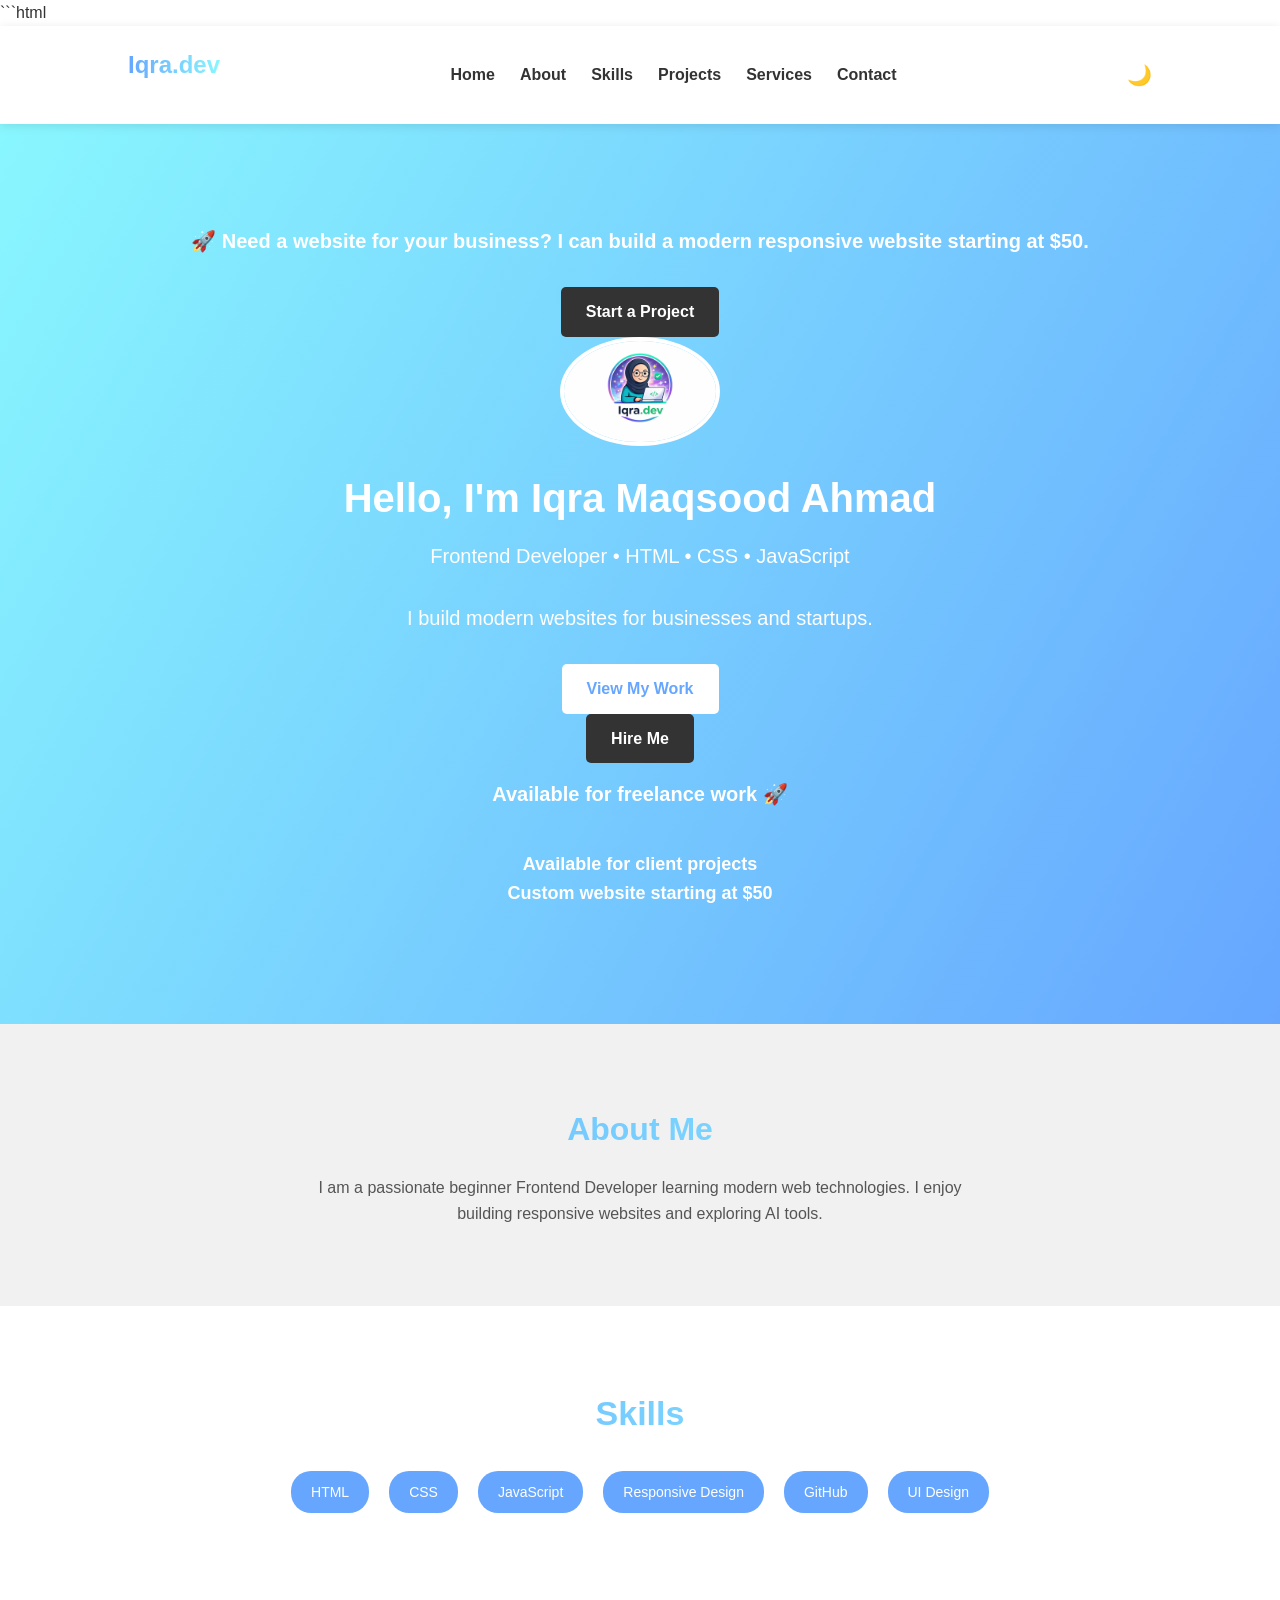
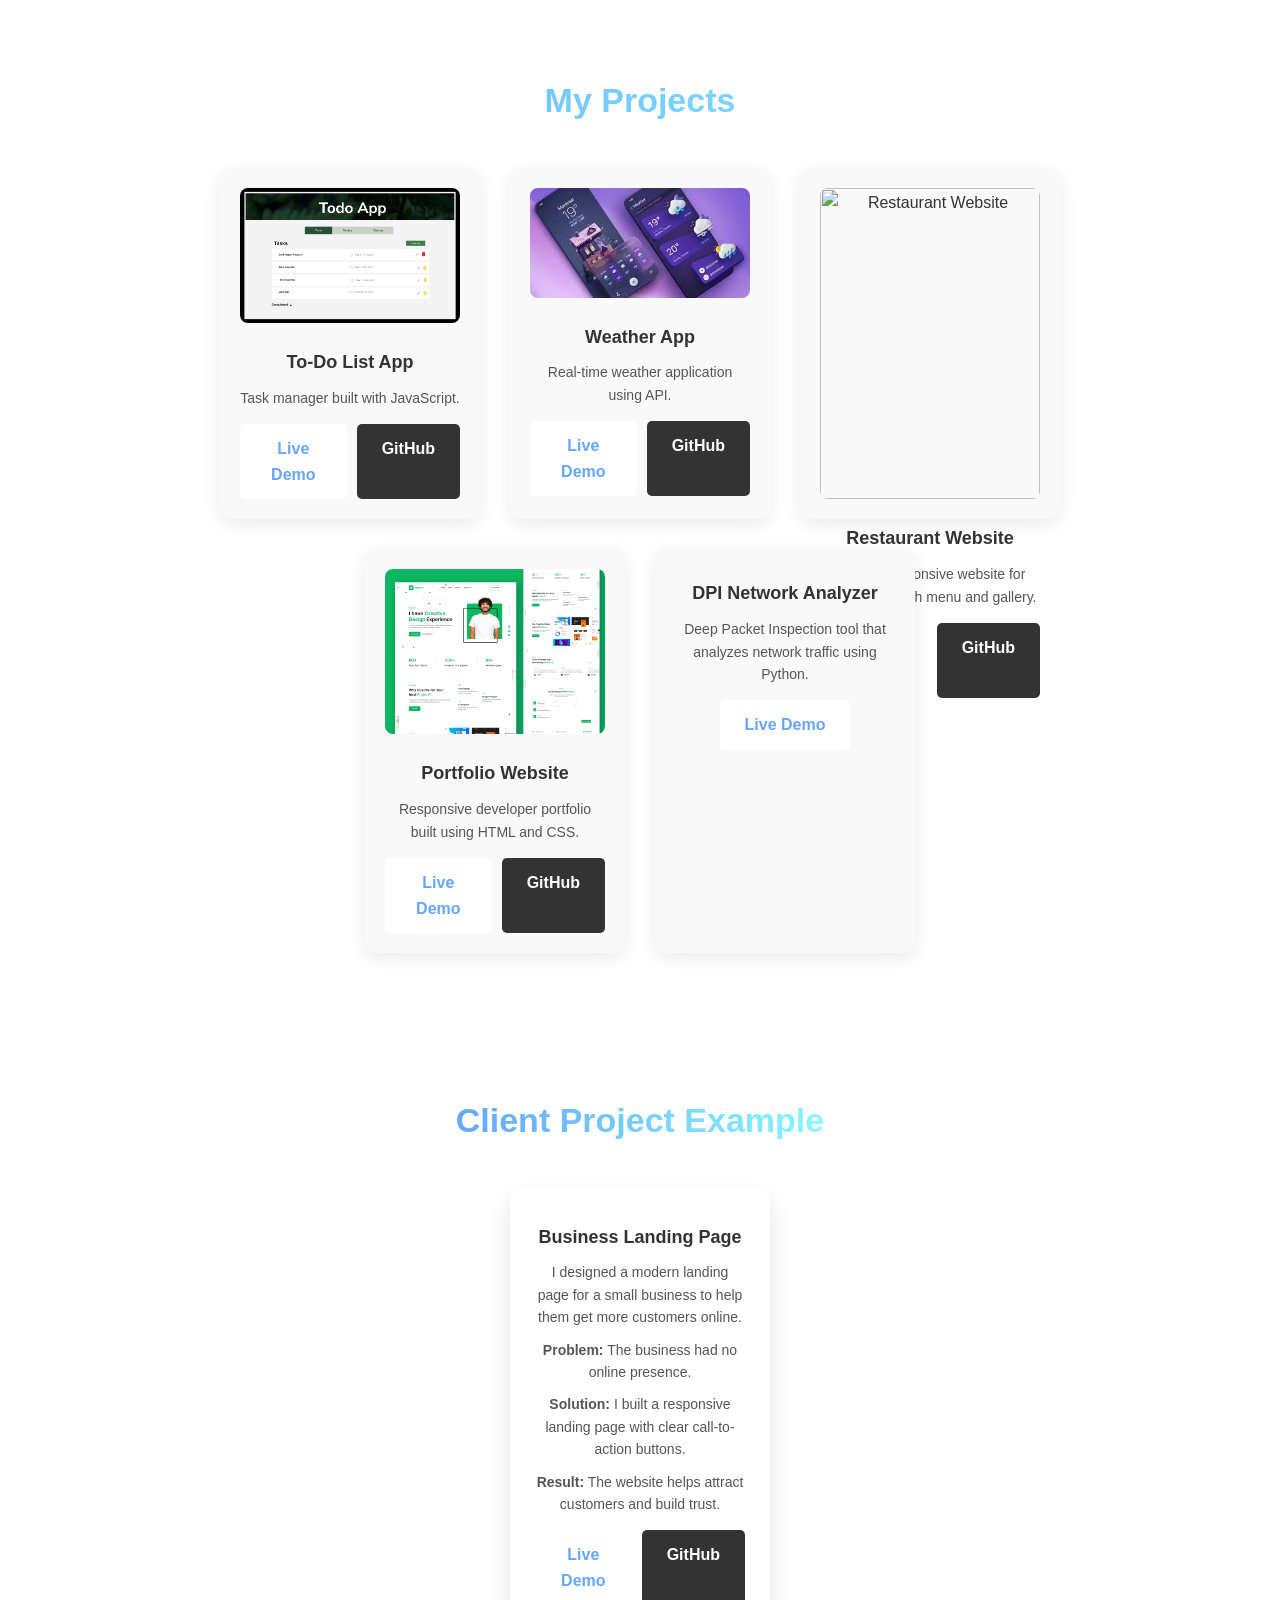
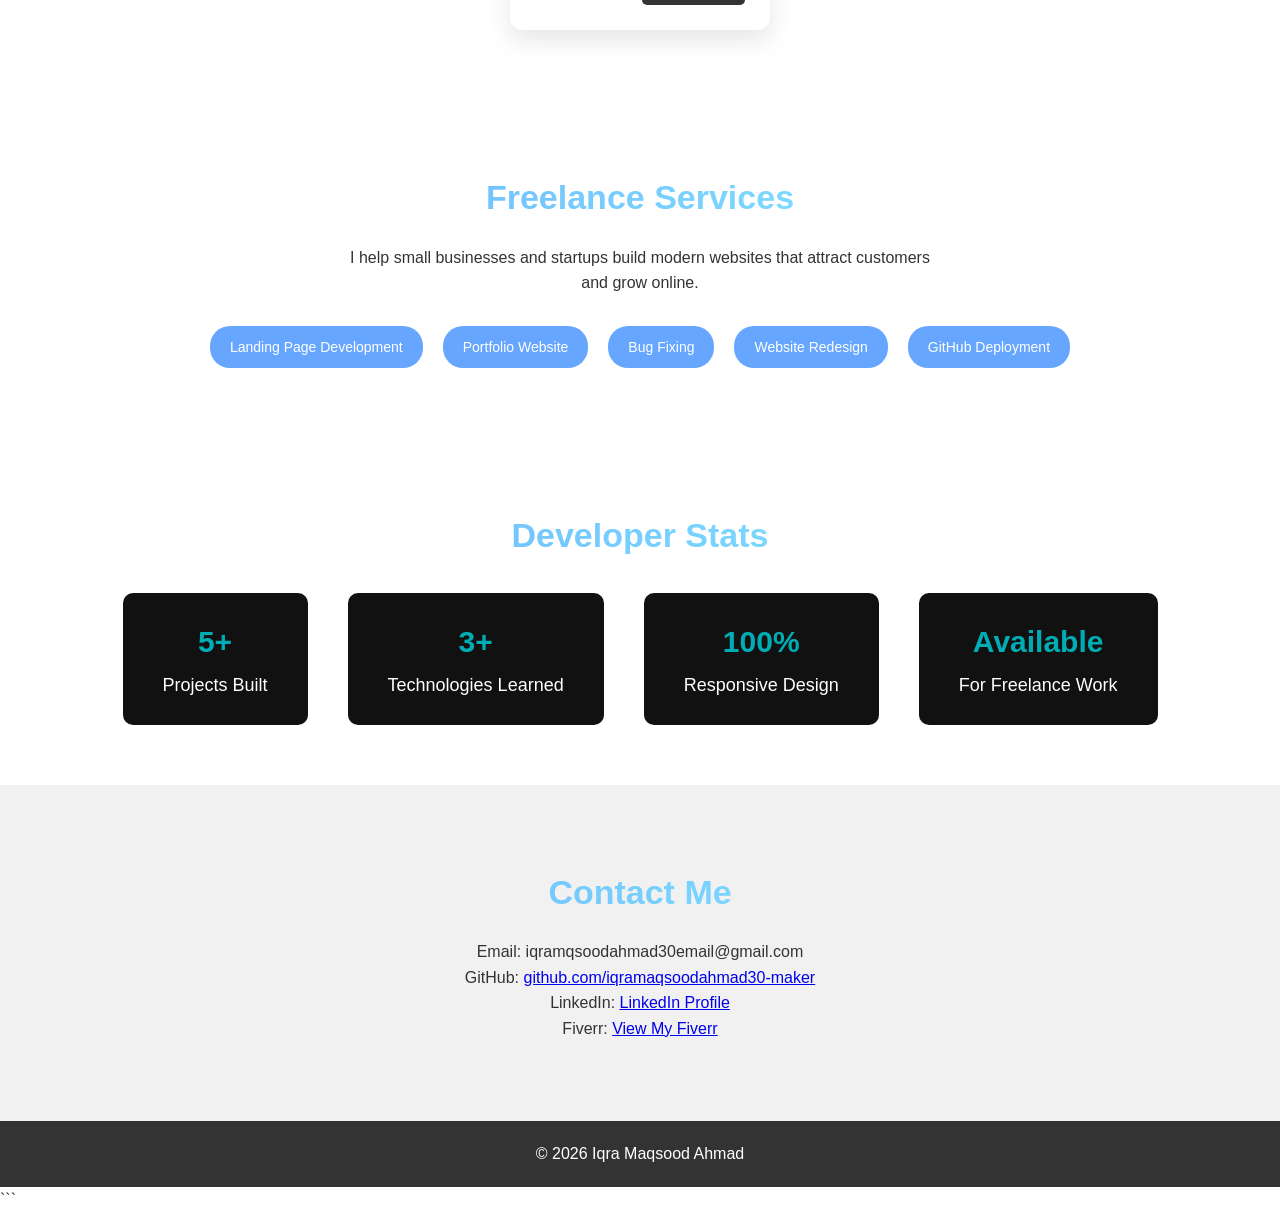
==== index.html @ abf74bf2 "Update index.html" ====
```html
<!DOCTYPE html>
<html lang="en">

<head>
<meta charset="UTF-8">
<meta name="viewport" content="width=device-width, initial-scale=1.0">
<title>Iqra Maqsood Ahmad | Frontend Developer</title>
<link rel="stylesheet" href="style.css">
</head>

<body>

<!-- NAVBAR -->

<nav>

<h2 class="logo">Iqra.dev</h2>

<ul>
<li><a href="#hero">Home</a></li>
<li><a href="#about">About</a></li>
<li><a href="#skills">Skills</a></li>
<li><a href="#projects">Projects</a></li>
<li><a href="#services">Services</a></li>
<li><a href="#contact">Contact</a></li>
</ul>

<button id="themeToggle">🌙</button>

</nav>

<!-- HERO -->

<section id="hero">

<p style="margin-top:15px;font-weight:bold;">
🚀 Need a website for your business? I can build a modern responsive website starting at $50.
</p>

<a href="mailto:iqramqsoodahmad30email@gmail.com" class="btn2">Start a Project</a>

<img src="profile.jpg" class="profile" alt="Iqra Profile Photo">

<h1>Hello, I'm Iqra Maqsood Ahmad</h1>

<p class="typing">Frontend Developer • HTML • CSS • JavaScript</p>

<p>I build modern websites for businesses and startups.</p>

<a href="#projects" class="btn">View My Work</a>
<a href="mailto:iqramqsoodahmad30email@gmail.com" class="btn2">Hire Me</a>

<p style="margin-top:15px;font-weight:bold;">
Available for freelance work 🚀
</p>

<p style="margin-top:10px;font-size:18px;font-weight:bold;color:#fff;">
Available for client projects<br>
Custom website starting at $50
</p>

</section>

<!-- ABOUT -->

<section id="about">

<h2>About Me</h2>

<p>
I am a passionate beginner Frontend Developer learning modern web technologies.
I enjoy building responsive websites and exploring AI tools.
</p>

</section>

<!-- SKILLS -->

<section id="skills">

<h2>Skills</h2>

<div class="skills-container">

<div class="skill">HTML</div>
<div class="skill">CSS</div>
<div class="skill">JavaScript</div>
<div class="skill">Responsive Design</div>
<div class="skill">GitHub</div>
<div class="skill">UI Design</div>

</div>

</section>

<!-- PROJECTS -->

<section id="projects">

<h2>My Projects</h2>

<div class="projects-container">

<!-- TODO APP -->

<div class="project-card">
<img src="todo.png" alt="Todo App Screenshot">

<h3>To-Do List App</h3>

<p>Task manager built with JavaScript.</p>

<div class="project-buttons">
<a href="https://iqramaqsoodahmad30-maker.github.io/todo-app/" class="btn" target="_blank">Live Demo</a>
<a href="https://github.com/iqramaqsoodahmad30-maker/todo-app" class="btn2" target="_blank">GitHub</a>
</div>

</div>

<!-- WEATHER APP -->

<div class="project-card">

<img src="weather.png" alt="Weather App Screenshot">

<h3>Weather App</h3>

<p>Real-time weather application using API.</p>

<div class="project-buttons">
<a href="https://iqramaqsoodahmad30-maker.github.io/weather-app/" class="btn" target="_blank">Live Demo</a>
<a href="https://github.com/iqramaqsoodahmad30-maker/weather-app" class="btn2" target="_blank">GitHub</a>
</div>

</div>

<!-- RESTAURANT WEBSITE (NEW PROJECT) -->

<div class="project-card">

<img src="restaurant.png" alt="Restaurant Website">

<h3>Restaurant Website</h3>

<p>Modern responsive website for restaurants with menu and gallery.</p>

<div class="project-buttons">
<a href="https://iqramaqsoodahmad30-maker.github.io/restaurant-website/" class="btn" target="_blank">Live Demo</a>
<a href="https://github.com/iqramaqsoodahmad30-maker/restaurant-website" class="btn2" target="_blank">GitHub</a>
</div>

</div>

<!-- PORTFOLIO -->

<div class="project-card">

<img src="portfolio.png" alt="Portfolio Screenshot">

<h3>Portfolio Website</h3>

<p>Responsive developer portfolio built using HTML and CSS.</p>

<div class="project-buttons">
<a href="https://iqramaqsoodahmad30-maker.github.io/MyPortfolio/" class="btn" target="_blank">Live Demo</a>
<a href="https://github.com/iqramaqsoodahmad30-maker/MyPortfolio" class="btn2" target="_blank">GitHub</a>
</div>

</div>

<!-- DPI ANALYZER -->

<div class="project-card">

<h3>DPI Network Analyzer</h3>

<p>Deep Packet Inspection tool that analyzes network traffic using Python.</p>

<div class="project-buttons">
<a href="https://iqramaqsoodahmad30-maker.github.io/python-dpi-network-analyzer/" class="btn" target="_blank">Live Demo</a>
</div>

</div>

</div>

</section>

<!-- CLIENT CASE STUDY -->

<section id="case-study">

<h2>Client Project Example</h2>

<div class="project-card">

<h3>Business Landing Page</h3>

<p>
I designed a modern landing page for a small business to help them get more customers online.
</p>

<p><strong>Problem:</strong> The business had no online presence.</p>

<p><strong>Solution:</strong> I built a responsive landing page with clear call-to-action buttons.</p>

<p><strong>Result:</strong> The website helps attract customers and build trust.</p>

<div class="project-buttons">

<a href="https://iqramaqsoodahmad30-maker.github.io/business-landing-page/" class="btn" target="_blank">Live Demo</a>

<a href="https://github.com/iqramaqsoodahmad30-maker/business-landing-page" class="btn2" target="_blank">GitHub</a>

</div>

</div>

</section>

<!-- SERVICES -->

<section id="services">

<h2>Freelance Services</h2>

<p style="max-width:600px;margin:auto;margin-bottom:30px;">
I help small businesses and startups build modern websites that attract customers and grow online.
</p>

<div class="skills-container">

<div class="skill">Landing Page Development</div>
<div class="skill">Portfolio Website</div>
<div class="skill">Bug Fixing</div>
<div class="skill">Website Redesign</div>
<div class="skill">GitHub Deployment</div>

</div>

</section>

<!-- STATS -->

<section id="stats">

<h2>Developer Stats</h2>

<div class="stats-container">

<div class="stat">
<h3>5+</h3>
<p>Projects Built</p>
</div>

<div class="stat">
<h3>3+</h3>
<p>Technologies Learned</p>
</div>

<div class="stat">
<h3>100%</h3>
<p>Responsive Design</p>
</div>

<div class="stat">
<h3>Available</h3>
<p>For Freelance Work</p>
</div>

</div>

</section>

<!-- CONTACT -->

<section id="contact">

<h2>Contact Me</h2>

<p>Email: iqramqsoodahmad30email@gmail.com</p>

<p>
GitHub:
<a href="https://github.com/iqramaqsoodahmad30-maker" target="_blank">
github.com/iqramaqsoodahmad30-maker
</a>
</p>

<p>
LinkedIn:
<a href="https://www.linkedin.com/in/iqra-maqsood-ahmad-4064763b5" target="_blank">
LinkedIn Profile
</a>
</p>

<p>
Fiverr:
<a href="https://www.fiverr.com/yourusername" target="_blank">
View My Fiverr
</a>
</p>

</section>

<footer>

<p>© 2026 Iqra Maqsood Ahmad</p>

</footer>

<script>

const toggle = document.getElementById("themeToggle");

toggle.onclick = function(){
document.body.classList.toggle("dark");
}

</script>

</body>
</html>
```
---- style.css ----
html{
scroll-behavior:smooth;
}

/* RESET */

*{
margin:0;
padding:0;
box-sizing:border-box;
font-family:Arial, sans-serif;
}

/* BODY */

body{
background:#ffffff;
color:#333;
line-height:1.6;
}

/* NAVBAR */

nav{
display:flex;
justify-content:space-between;
align-items:center;
padding:20px 10%;
background:white;
box-shadow:0 2px 10px rgba(0,0,0,0.1);
position:sticky;
top:0;
z-index:1000;
}

.logo{
color:#66a6ff;
font-size:24px;
}

nav ul{
display:flex;
gap:25px;
list-style:none;
}

nav a{
text-decoration:none;
font-weight:bold;
color:#333;
}

#themeToggle{
background:none;
border:none;
font-size:20px;
cursor:pointer;
}

/* HERO */

#hero{
height:100vh;
display:flex;
flex-direction:column;
justify-content:center;
align-items:center;
background:linear-gradient(120deg,#89f7fe,#66a6ff);
color:white;
text-align:center;
padding:20px;
}

.profile{
width:160px;
border-radius:50%;
margin-bottom:20px;
border:4px solid white;
}

#hero h1{
font-size:40px;
margin-bottom:10px;
}

#hero p{
font-size:20px;
margin-bottom:30px;
}

/* BUTTONS */

.btn{
background:white;
color:#66a6ff;
padding:12px 25px;
border-radius:5px;
text-decoration:none;
font-weight:bold;
transition:0.3s;
}

.btn:hover{
background:#f0f0f0;
cursor:pointer;
}

.btn2{
background:#333;
color:white;
padding:12px 25px;
border-radius:5px;
text-decoration:none;
font-weight:bold;
}

.btn2:hover{
background:#555;
cursor:pointer;
}

/* ABOUT */

#about{
padding:80px 20px;
background:#f1f1f1;
text-align:center;
}

#about h2{
font-size:32px;
margin-bottom:20px;
}

#about p{
max-width:700px;
margin:auto;
color:#555;
}

/* SKILLS */

#skills{
padding:80px 20px;
text-align:center;
}

.skills-container{
display:flex;
justify-content:center;
gap:20px;
flex-wrap:wrap;
margin-top:30px;
}

.skill{
background:#66a6ff;
color:white;
padding:10px 20px;
border-radius:20px;
font-size:14px;
}

/* PROJECTS */

#projects{
padding:80px 20px;
text-align:center;
}

.projects-container{
display:flex;
justify-content:center;
gap:30px;
flex-wrap:wrap;
max-width:1100px;
margin:auto;
margin-top:40px;
}

.project-card{
width:260px;
background:#f9f9f9;
border-radius:10px;
padding:20px;
transition:0.3s;
box-shadow:0 5px 20px rgba(0,0,0,0.08);
}

.project-card:hover{
transform:translateY(-8px);
cursor:pointer;
}

.project-card img{
width:100%;
border-radius:8px;
margin-bottom:15px;
}

.project-card h3{
margin-top:10px;
font-size:18px;
}

.project-card p{
font-size:14px;
color:#555;
margin-top:10px;
}

.project-buttons{
display:flex;
gap:10px;
justify-content:center;
margin-top:15px;
}

/* CASE STUDY (CLIENT PROJECT) */

#case-study{
display:flex;
flex-direction:column;
align-items:center;
justify-content:center;
padding:60px 20px;
text-align:center;
}

#case-study .project-card{
max-width:500px;
margin-top:20px;
padding:25px;
border-radius:12px;
box-shadow:0 10px 25px rgba(0,0,0,0.1);
background:white;
}

/* SERVICES */

#services{
padding:80px 20px;
text-align:center;
}

/* STATS */

#stats{
text-align:center;
padding:60px 20px;
}

.stats-container{
display:flex;
justify-content:center;
flex-wrap:wrap;
gap:40px;
margin-top:30px;
}

.stat{
background:#111;
color:white;
padding:25px 40px;
border-radius:10px;
font-size:18px;
}

.stat h3{
font-size:30px;
margin-bottom:5px;
color:#00adb5;
}

/* CONTACT */

#contact{
padding:80px 20px;
background:#f1f1f1;
text-align:center;
}

#contact h2{
margin-bottom:20px;
}

/* FOOTER */

footer{
background:#333;
color:white;
text-align:center;
padding:20px;
}

/* DARK MODE */

.dark{
background:#111;
color:white;
}

.dark nav{
background:#222;
}

.dark .project-card{
background:#333;
color:white;
}

/* HEADINGS STYLE */

h2{
font-size:34px;
margin-bottom:20px;
background:linear-gradient(90deg,#66a6ff,#89f7fe);
-webkit-background-clip:text;
-webkit-text-fill-color:transparent;
font-weight:700;
}
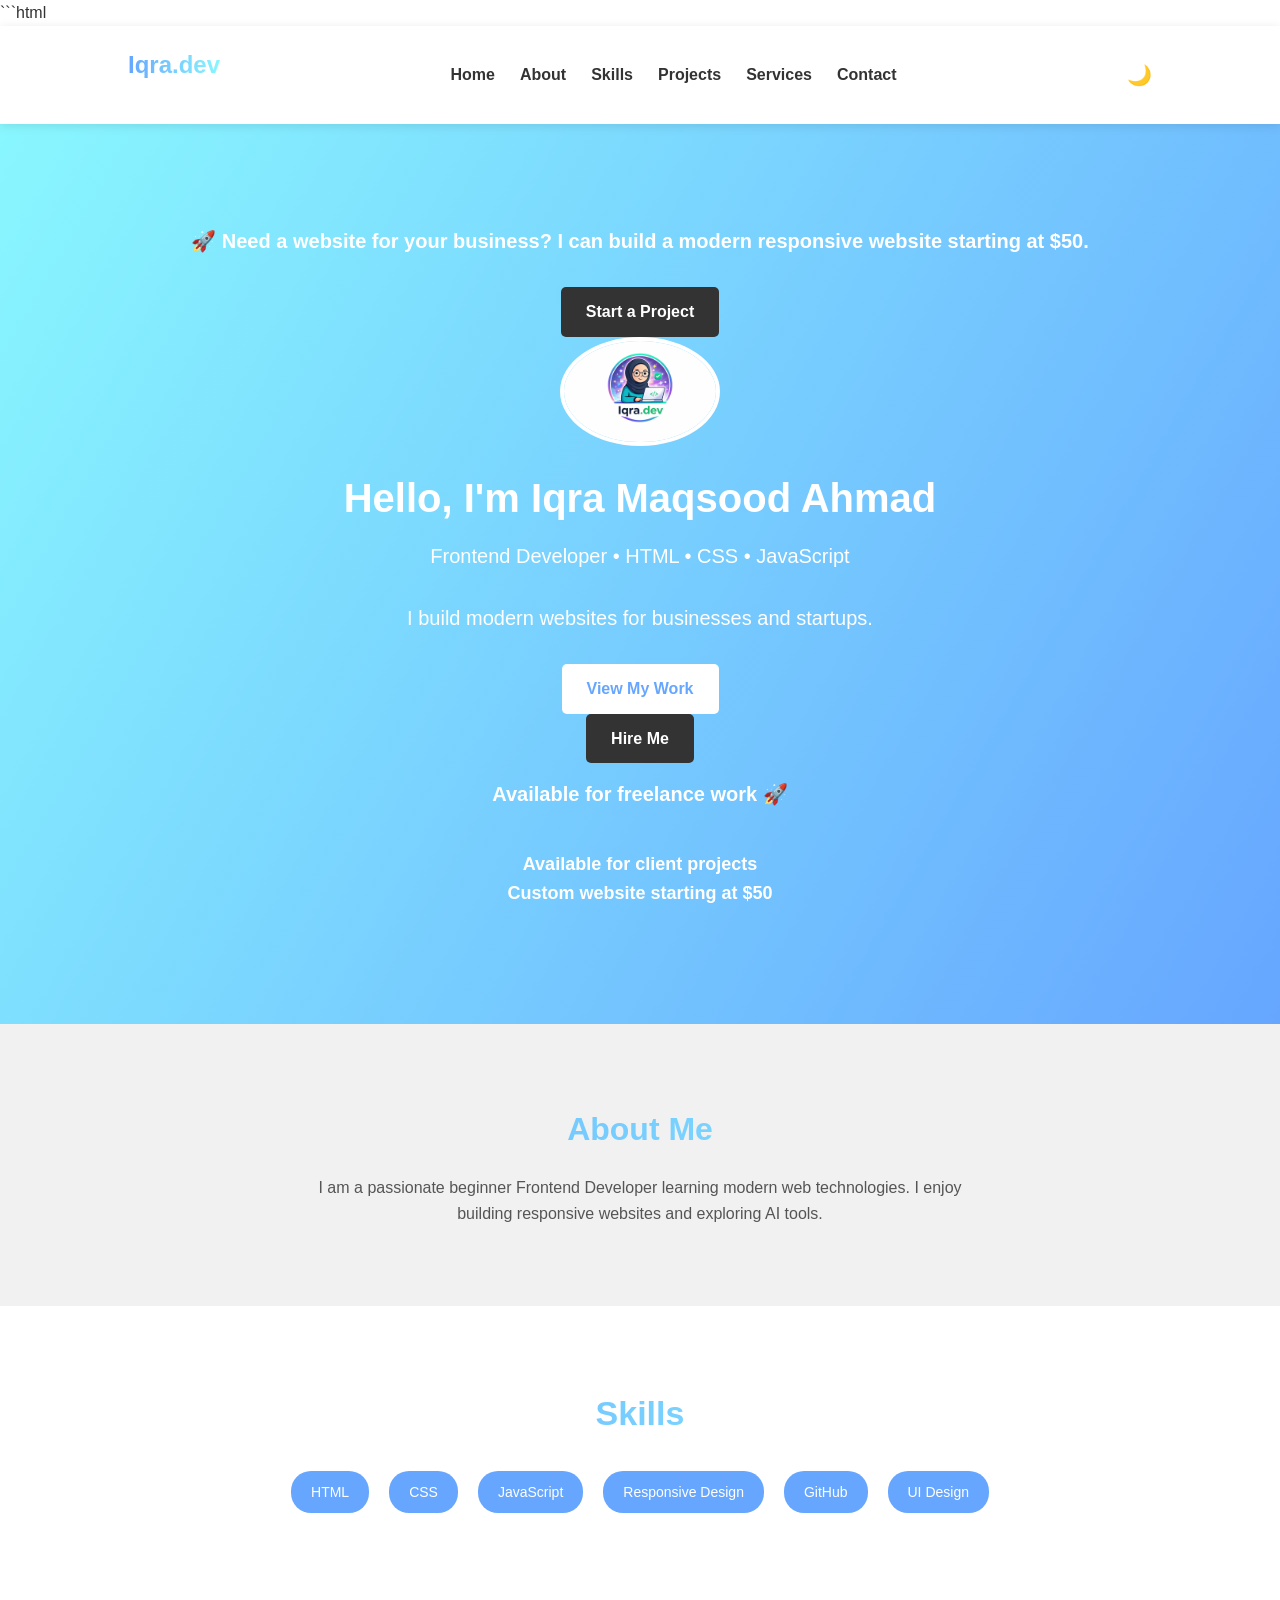
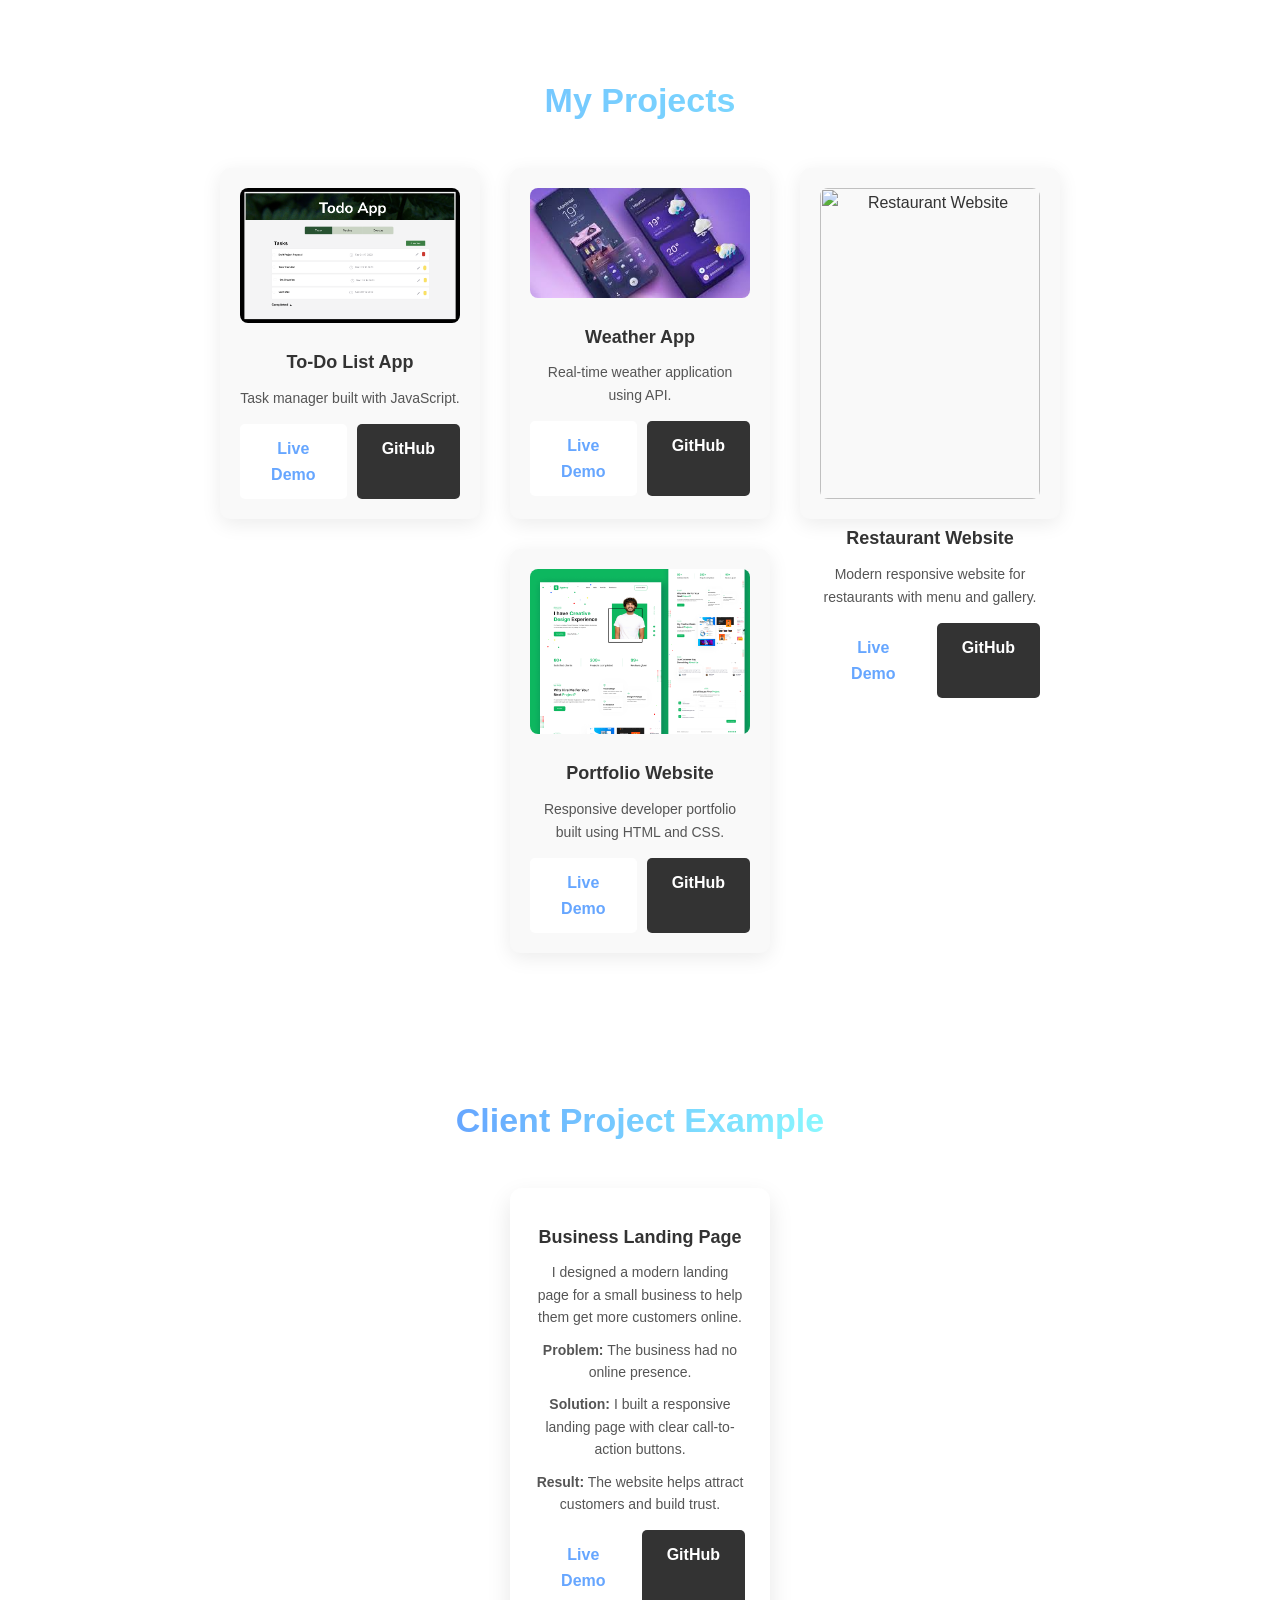
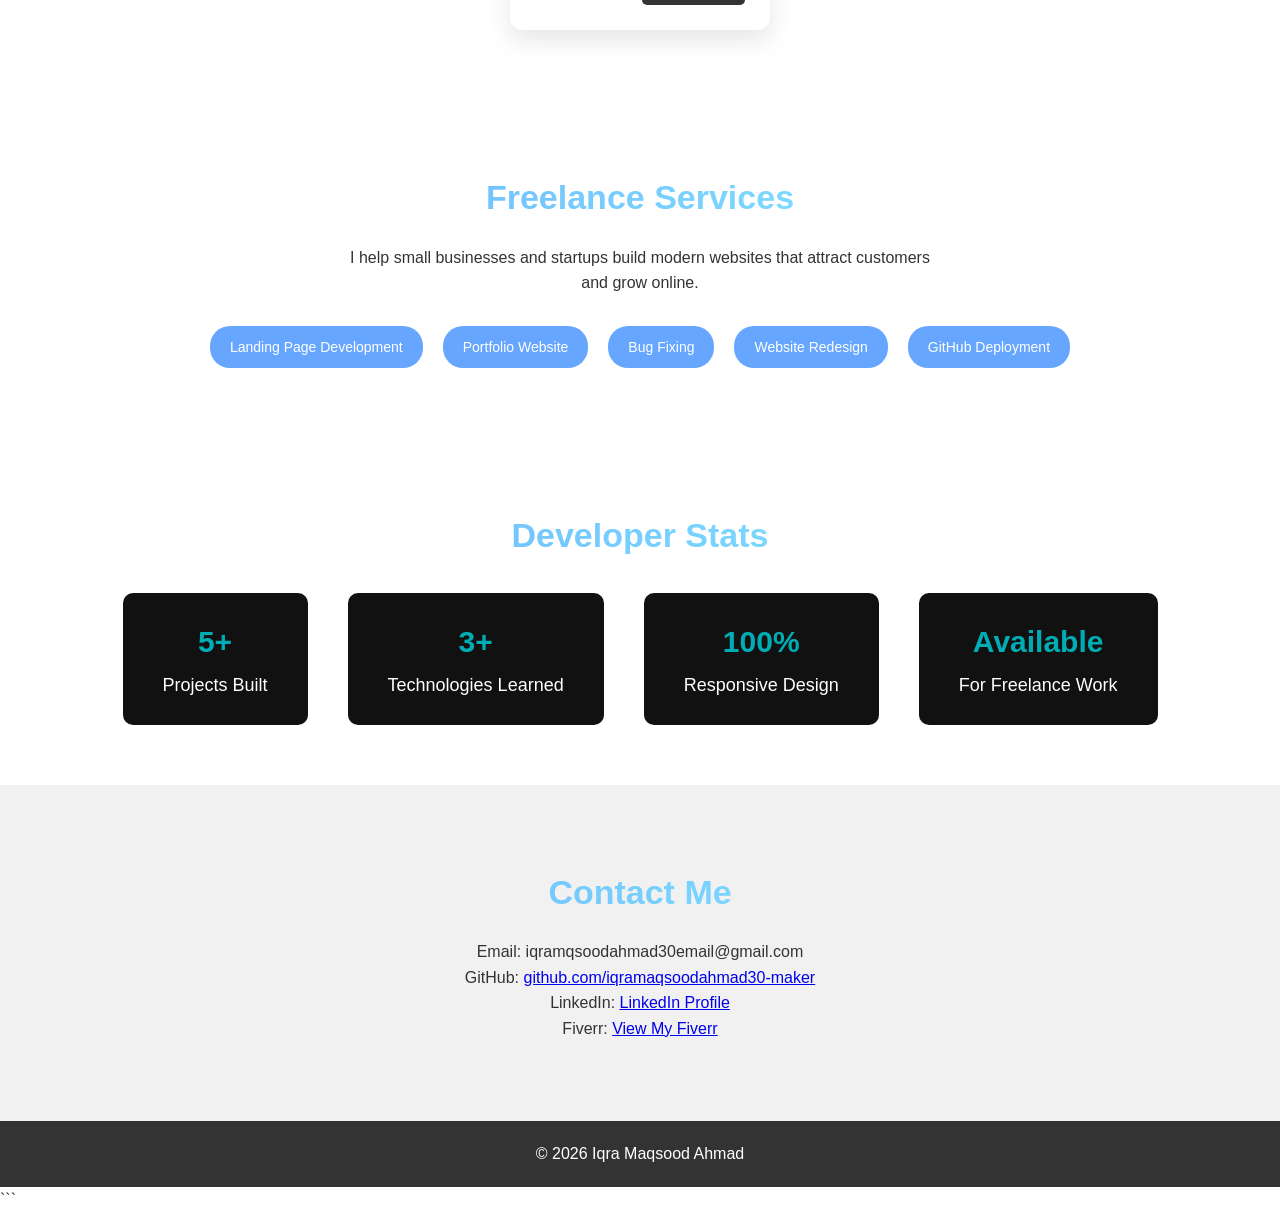
==== commit afbf1083: "Update index.html" ====
--- a/index.html
+++ b/index.html
@@ -169,17 +169,6 @@
 
 </div>
 
-<!-- DPI ANALYZER -->
-
-<div class="project-card">
-
-<h3>DPI Network Analyzer</h3>
-
-<p>Deep Packet Inspection tool that analyzes network traffic using Python.</p>
-
-<div class="project-buttons">
-<a href="https://iqramaqsoodahmad30-maker.github.io/python-dpi-network-analyzer/" class="btn" target="_blank">Live Demo</a>
-</div>
 
 </div>
 
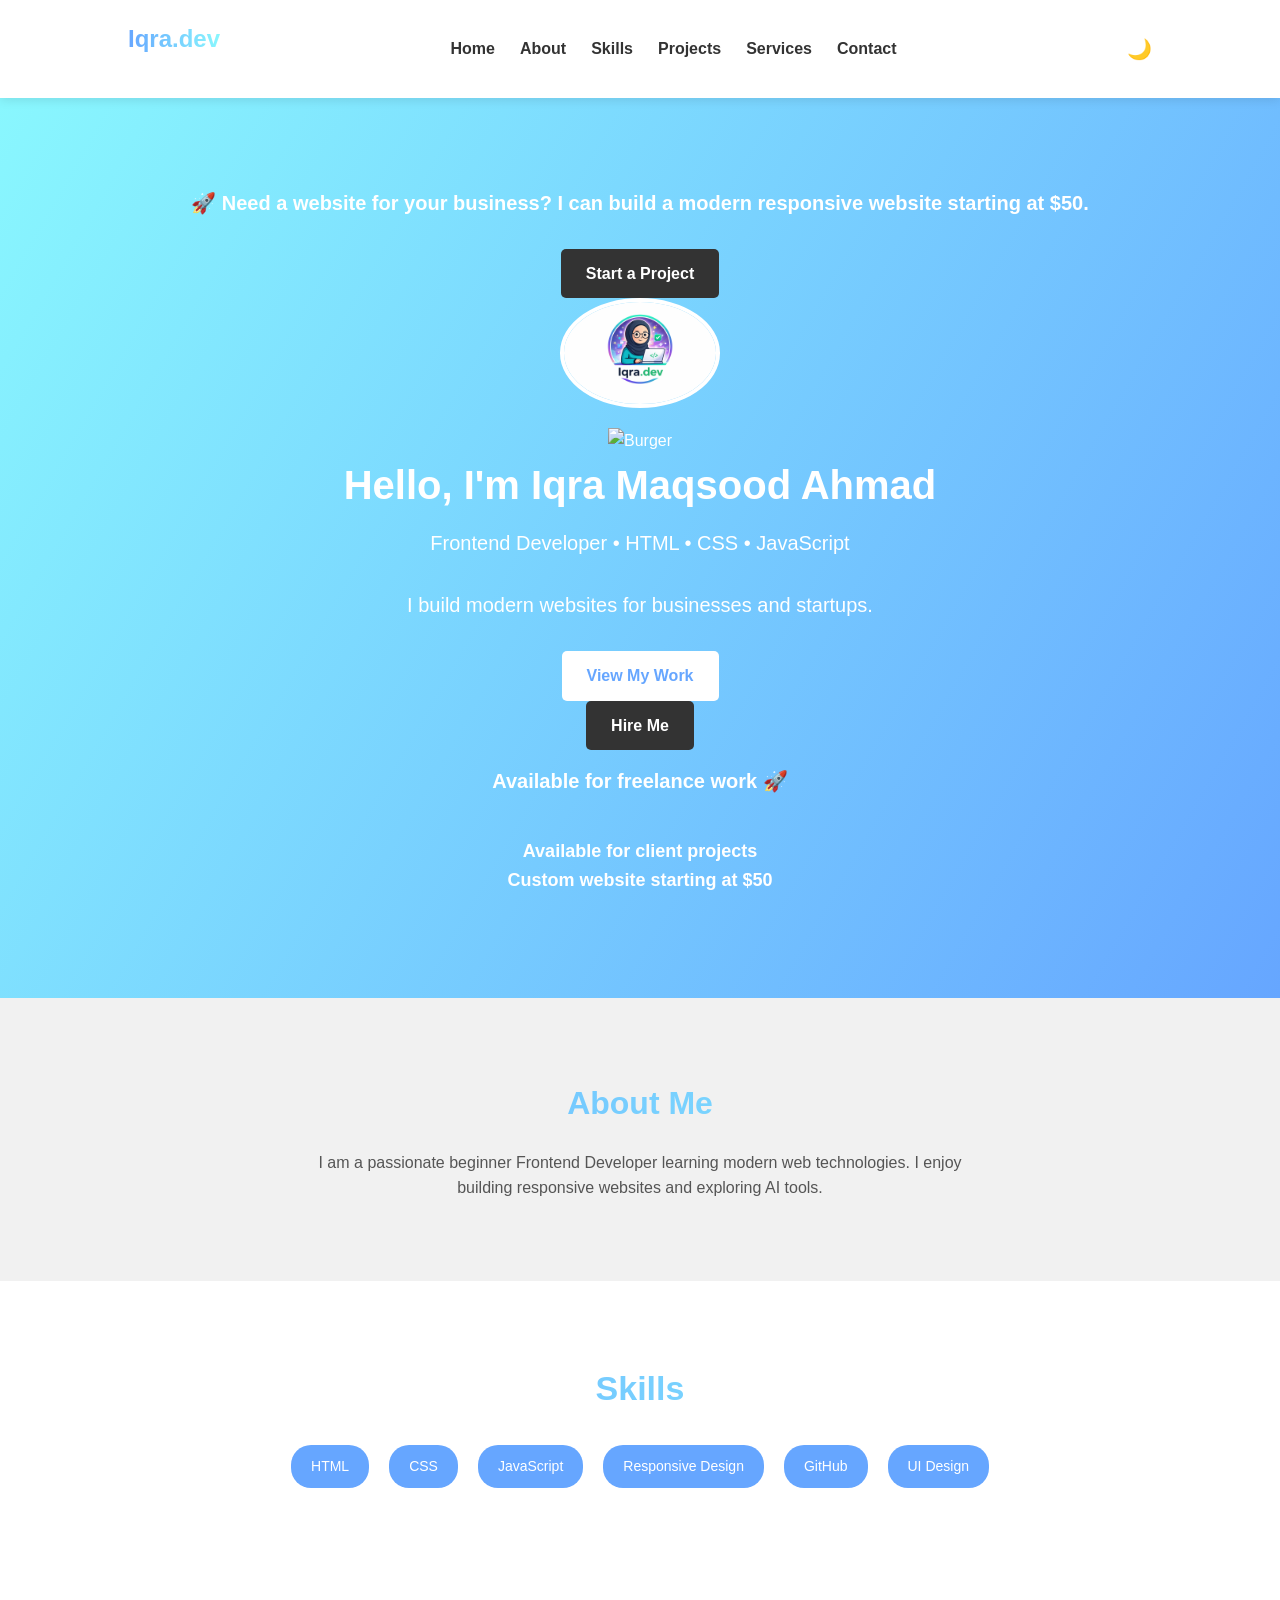
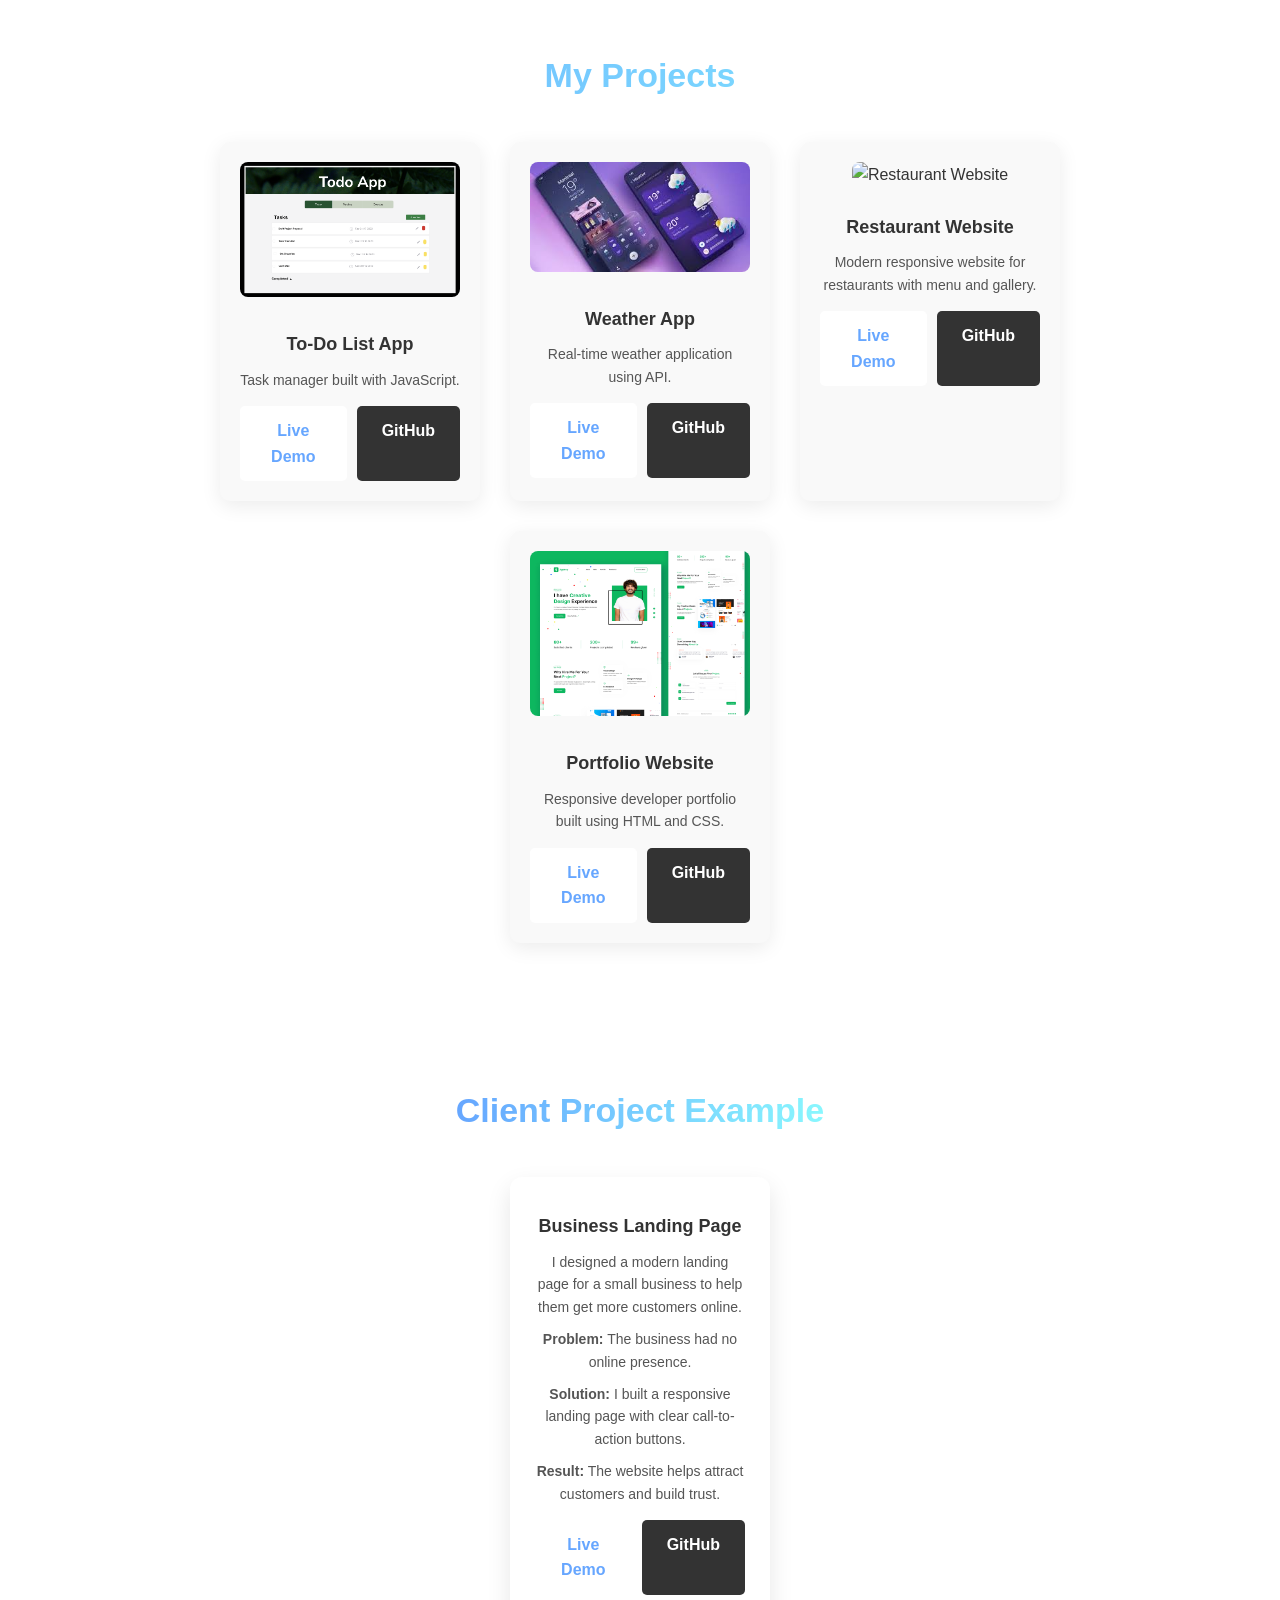
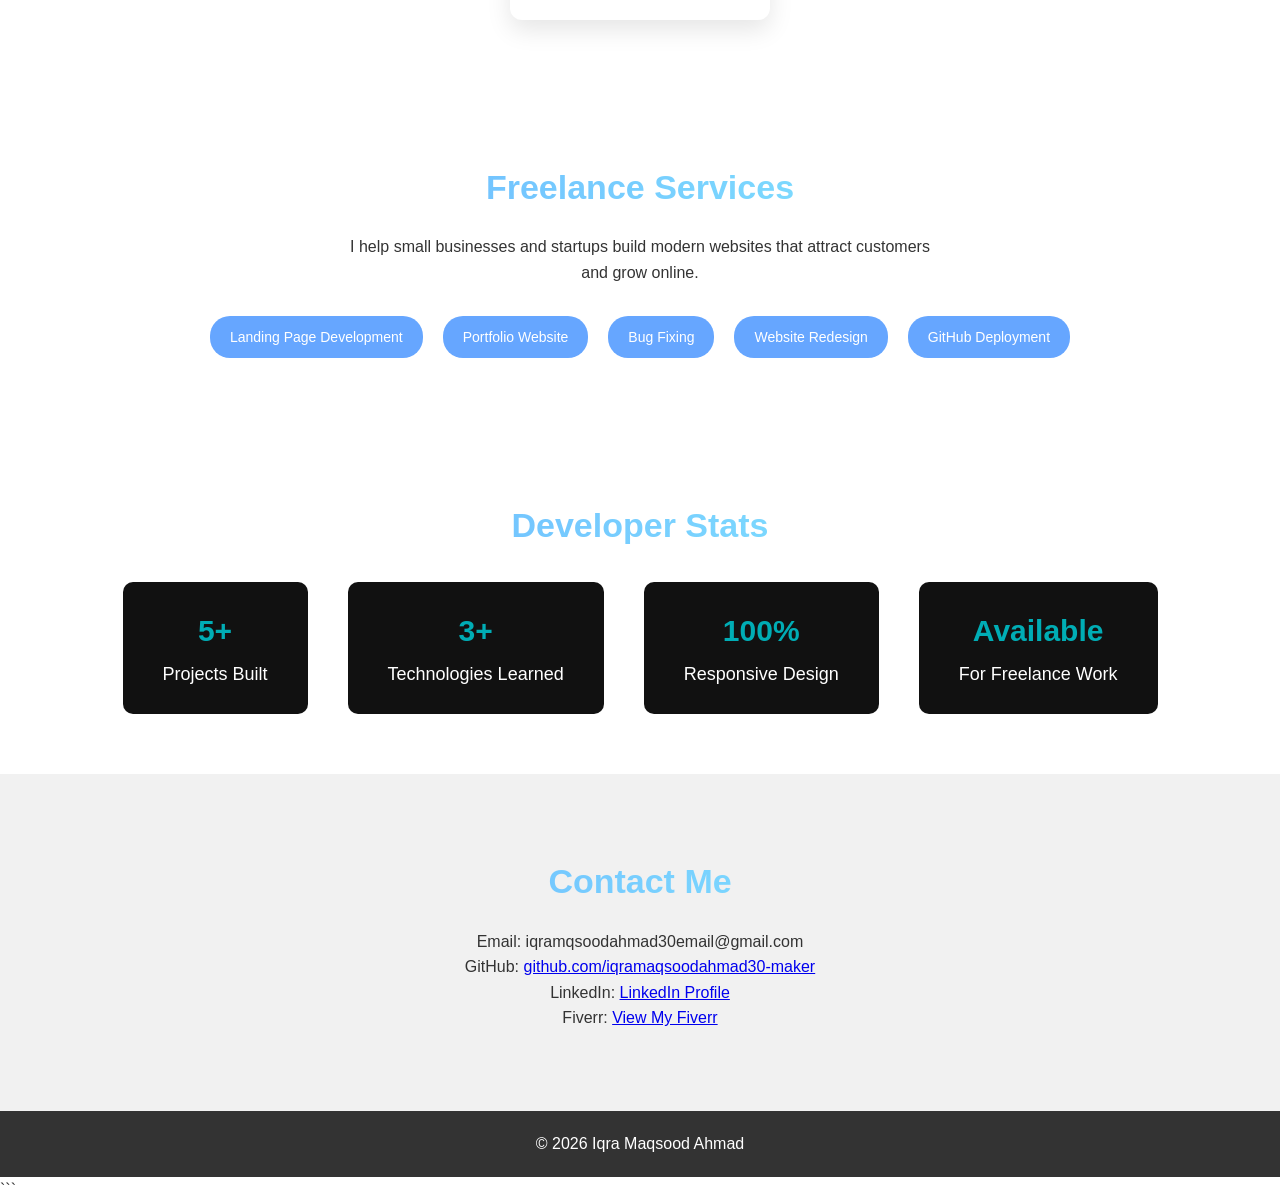
==== commit 677c7d12: "Update index.html" ====
--- a/index.html
+++ b/index.html
@@ -1,4 +1,4 @@
-```html
+
 <!DOCTYPE html>
 <html lang="en">
 
@@ -41,7 +41,7 @@
 <a href="mailto:iqramqsoodahmad30email@gmail.com" class="btn2">Start a Project</a>
 
 <img src="profile.jpg" class="profile" alt="Iqra Profile Photo">
-
+<img src="images/burger.png" alt="Burger">
 <h1>Hello, I'm Iqra Maqsood Ahmad</h1>
 
 <p class="typing">Frontend Developer • HTML • CSS • JavaScript</p>
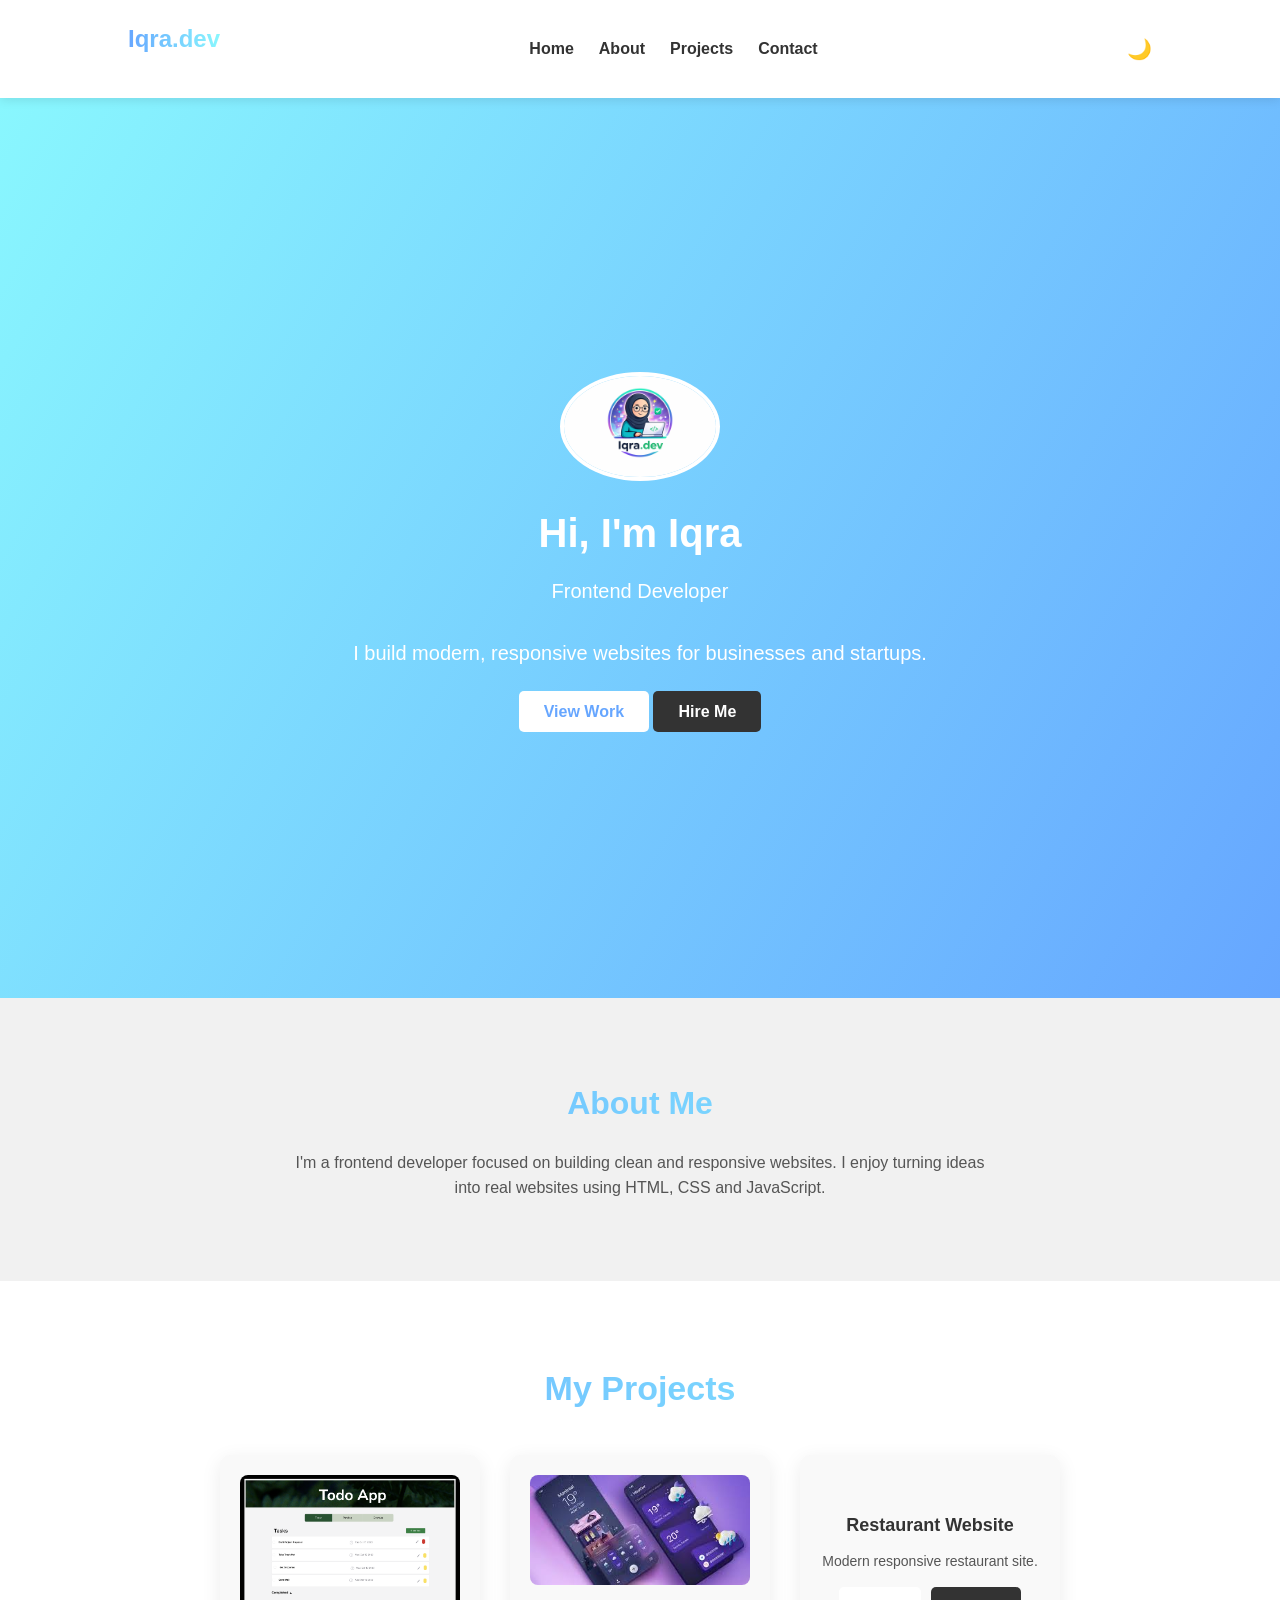
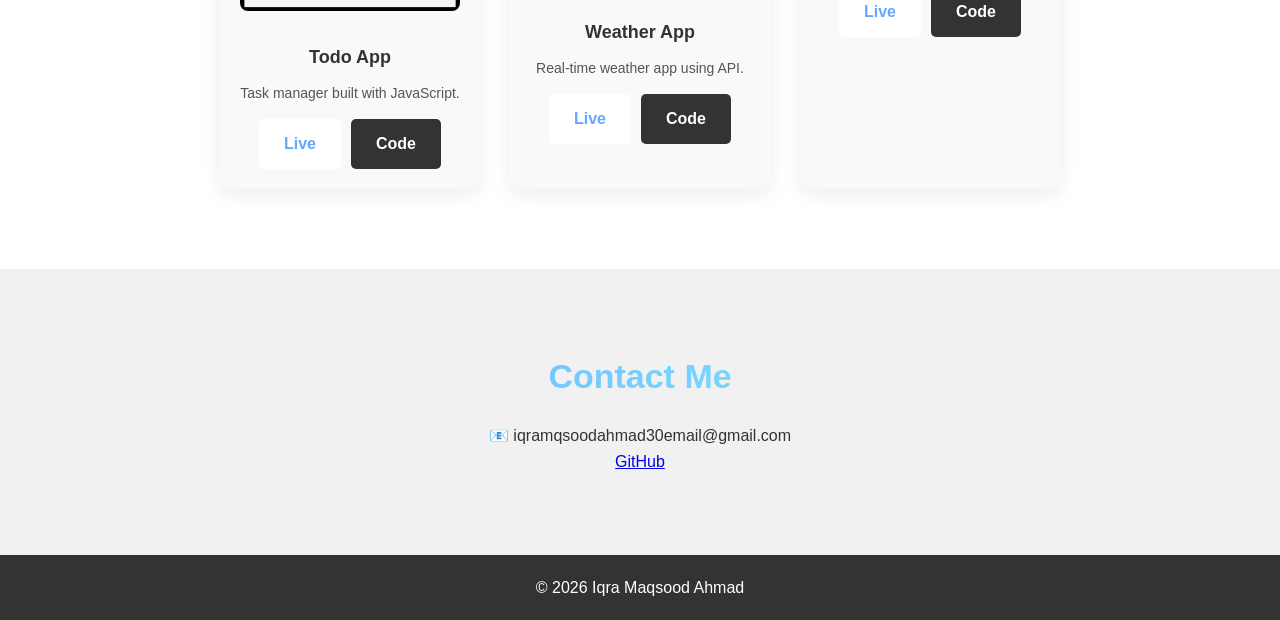
==== commit 8c157def: "Update index.html" ====
--- a/index.html
+++ b/index.html
@@ -1,261 +1,97 @@
-
 <!DOCTYPE html>
 <html lang="en">
-
 <head>
 <meta charset="UTF-8">
 <meta name="viewport" content="width=device-width, initial-scale=1.0">
 <title>Iqra Maqsood Ahmad | Frontend Developer</title>
+
+<link href="https://fonts.googleapis.com/css2?family=Poppins:wght@300;400;600&display=swap" rel="stylesheet">
 <link rel="stylesheet" href="style.css">
+
 </head>
 
 <body>
 
 <!-- NAVBAR -->
-
 <nav>
-
 <h2 class="logo">Iqra.dev</h2>
 
 <ul>
 <li><a href="#hero">Home</a></li>
 <li><a href="#about">About</a></li>
-<li><a href="#skills">Skills</a></li>
 <li><a href="#projects">Projects</a></li>
-<li><a href="#services">Services</a></li>
 <li><a href="#contact">Contact</a></li>
 </ul>
 
 <button id="themeToggle">🌙</button>
-
 </nav>
 
 <!-- HERO -->
-
 <section id="hero">
 
-<p style="margin-top:15px;font-weight:bold;">
-🚀 Need a website for your business? I can build a modern responsive website starting at $50.
+<img src="profile.jpg" class="profile" alt="Iqra">
+
+<h1>Hi, I'm Iqra</h1>
+
+<p class="typing">Frontend Developer</p>
+
+<p class="hero-desc">
+I build modern, responsive websites for businesses and startups.
 </p>
 
-<a href="mailto:iqramqsoodahmad30email@gmail.com" class="btn2">Start a Project</a>
+<div class="hero-buttons">
+<a href="#projects" class="btn">View Work</a>
+<a href="mailto:iqramqsoodahmad30email@gmail.com" class="btn2">Hire Me</a>
+</div>
 
-<img src="profile.jpg" class="profile" alt="Iqra Profile Photo">
-<img src="images/burger.png" alt="Burger">
-<h1>Hello, I'm Iqra Maqsood Ahmad</h1>
+</section>
 
-<p class="typing">Frontend Developer • HTML • CSS • JavaScript</p>
+<!-- ABOUT -->
+<section id="about">
+<h2>About Me</h2>
 
-<p>I build modern websites for businesses and startups.</p>
-
-<a href="#projects" class="btn">View My Work</a>
-<a href="mailto:iqramqsoodahmad30email@gmail.com" class="btn2">Hire Me</a>
-
-<p style="margin-top:15px;font-weight:bold;">
-Available for freelance work 🚀
-</p>
-
-<p style="margin-top:10px;font-size:18px;font-weight:bold;color:#fff;">
-Available for client projects<br>
-Custom website starting at $50
+<p>
+I'm a frontend developer focused on building clean and responsive websites.
+I enjoy turning ideas into real websites using HTML, CSS and JavaScript.
 </p>
 
 </section>
 
-<!-- ABOUT -->
-
-<section id="about">
-
-<h2>About Me</h2>
-
-<p>
-I am a passionate beginner Frontend Developer learning modern web technologies.
-I enjoy building responsive websites and exploring AI tools.
-</p>
-
-</section>
-
-<!-- SKILLS -->
-
-<section id="skills">
-
-<h2>Skills</h2>
-
-<div class="skills-container">
-
-<div class="skill">HTML</div>
-<div class="skill">CSS</div>
-<div class="skill">JavaScript</div>
-<div class="skill">Responsive Design</div>
-<div class="skill">GitHub</div>
-<div class="skill">UI Design</div>
-
-</div>
-
-</section>
-
 <!-- PROJECTS -->
-
 <section id="projects">
 
 <h2>My Projects</h2>
 
 <div class="projects-container">
 
-<!-- TODO APP -->
+<div class="project-card">
+<img src="todo.png" alt="">
+<h3>Todo App</h3>
+<p>Task manager built with JavaScript.</p>
+<div class="project-buttons">
+<a href="https://iqramaqsoodahmad30-maker.github.io/todo-app/" class="btn" target="_blank">Live</a>
+<a href="https://github.com/iqramaqsoodahmad30-maker/todo-app" class="btn2" target="_blank">Code</a>
+</div>
+</div>
 
 <div class="project-card">
-<img src="todo.png" alt="Todo App Screenshot">
-
-<h3>To-Do List App</h3>
-
-<p>Task manager built with JavaScript.</p>
-
+<img src="weather.png" alt="">
+<h3>Weather App</h3>
+<p>Real-time weather app using API.</p>
 <div class="project-buttons">
-<a href="https://iqramaqsoodahmad30-maker.github.io/todo-app/" class="btn" target="_blank">Live Demo</a>
-<a href="https://github.com/iqramaqsoodahmad30-maker/todo-app" class="btn2" target="_blank">GitHub</a>
+<a href="https://iqramaqsoodahmad30-maker.github.io/weather-app/" class="btn" target="_blank">Live</a>
+<a href="https://github.com/iqramaqsoodahmad30-maker/weather-app" class="btn2" target="_blank">Code</a>
+</div>
 </div>
 
+<div class="project-card">
+<img src="restaurant.png" alt="">
+<h3>Restaurant Website</h3>
+<p>Modern responsive restaurant site.</p>
+<div class="project-buttons">
+<a href="https://iqramaqsoodahmad30-maker.github.io/restaurant-website/" class="btn" target="_blank">Live</a>
+<a href="https://github.com/iqramaqsoodahmad30-maker/restaurant-website" class="btn2" target="_blank">Code</a>
 </div>
-
-<!-- WEATHER APP -->
-
-<div class="project-card">
-
-<img src="weather.png" alt="Weather App Screenshot">
-
-<h3>Weather App</h3>
-
-<p>Real-time weather application using API.</p>
-
-<div class="project-buttons">
-<a href="https://iqramaqsoodahmad30-maker.github.io/weather-app/" class="btn" target="_blank">Live Demo</a>
-<a href="https://github.com/iqramaqsoodahmad30-maker/weather-app" class="btn2" target="_blank">GitHub</a>
-</div>
-
-</div>
-
-<!-- RESTAURANT WEBSITE (NEW PROJECT) -->
-
-<div class="project-card">
-
-<img src="restaurant.png" alt="Restaurant Website">
-
-<h3>Restaurant Website</h3>
-
-<p>Modern responsive website for restaurants with menu and gallery.</p>
-
-<div class="project-buttons">
-<a href="https://iqramaqsoodahmad30-maker.github.io/restaurant-website/" class="btn" target="_blank">Live Demo</a>
-<a href="https://github.com/iqramaqsoodahmad30-maker/restaurant-website" class="btn2" target="_blank">GitHub</a>
-</div>
-
-</div>
-
-<!-- PORTFOLIO -->
-
-<div class="project-card">
-
-<img src="portfolio.png" alt="Portfolio Screenshot">
-
-<h3>Portfolio Website</h3>
-
-<p>Responsive developer portfolio built using HTML and CSS.</p>
-
-<div class="project-buttons">
-<a href="https://iqramaqsoodahmad30-maker.github.io/MyPortfolio/" class="btn" target="_blank">Live Demo</a>
-<a href="https://github.com/iqramaqsoodahmad30-maker/MyPortfolio" class="btn2" target="_blank">GitHub</a>
-</div>
-
-</div>
-
-
-</div>
-
-</div>
-
-</section>
-
-<!-- CLIENT CASE STUDY -->
-
-<section id="case-study">
-
-<h2>Client Project Example</h2>
-
-<div class="project-card">
-
-<h3>Business Landing Page</h3>
-
-<p>
-I designed a modern landing page for a small business to help them get more customers online.
-</p>
-
-<p><strong>Problem:</strong> The business had no online presence.</p>
-
-<p><strong>Solution:</strong> I built a responsive landing page with clear call-to-action buttons.</p>
-
-<p><strong>Result:</strong> The website helps attract customers and build trust.</p>
-
-<div class="project-buttons">
-
-<a href="https://iqramaqsoodahmad30-maker.github.io/business-landing-page/" class="btn" target="_blank">Live Demo</a>
-
-<a href="https://github.com/iqramaqsoodahmad30-maker/business-landing-page" class="btn2" target="_blank">GitHub</a>
-
-</div>
-
-</div>
-
-</section>
-
-<!-- SERVICES -->
-
-<section id="services">
-
-<h2>Freelance Services</h2>
-
-<p style="max-width:600px;margin:auto;margin-bottom:30px;">
-I help small businesses and startups build modern websites that attract customers and grow online.
-</p>
-
-<div class="skills-container">
-
-<div class="skill">Landing Page Development</div>
-<div class="skill">Portfolio Website</div>
-<div class="skill">Bug Fixing</div>
-<div class="skill">Website Redesign</div>
-<div class="skill">GitHub Deployment</div>
-
-</div>
-
-</section>
-
-<!-- STATS -->
-
-<section id="stats">
-
-<h2>Developer Stats</h2>
-
-<div class="stats-container">
-
-<div class="stat">
-<h3>5+</h3>
-<p>Projects Built</p>
-</div>
-
-<div class="stat">
-<h3>3+</h3>
-<p>Technologies Learned</p>
-</div>
-
-<div class="stat">
-<h3>100%</h3>
-<p>Responsive Design</p>
-</div>
-
-<div class="stat">
-<h3>Available</h3>
-<p>For Freelance Work</p>
 </div>
 
 </div>
@@ -263,52 +99,25 @@
 </section>
 
 <!-- CONTACT -->
-
 <section id="contact">
-
 <h2>Contact Me</h2>
 
-<p>Email: iqramqsoodahmad30email@gmail.com</p>
+<p>📧 iqramqsoodahmad30email@gmail.com</p>
 
 <p>
-GitHub:
-<a href="https://github.com/iqramaqsoodahmad30-maker" target="_blank">
-github.com/iqramaqsoodahmad30-maker
-</a>
-</p>
-
-<p>
-LinkedIn:
-<a href="https://www.linkedin.com/in/iqra-maqsood-ahmad-4064763b5" target="_blank">
-LinkedIn Profile
-</a>
-</p>
-
-<p>
-Fiverr:
-<a href="https://www.fiverr.com/yourusername" target="_blank">
-View My Fiverr
-</a>
+<a href="https://github.com/iqramaqsoodahmad30-maker" target="_blank">GitHub</a>
 </p>
 
 </section>
 
 <footer>
-
 <p>© 2026 Iqra Maqsood Ahmad</p>
-
 </footer>
 
 <script>
-
 const toggle = document.getElementById("themeToggle");
-
-toggle.onclick = function(){
-document.body.classList.toggle("dark");
-}
-
+toggle.onclick = () => document.body.classList.toggle("dark");
 </script>
 
 </body>
 </html>
-```
--- a/style.css
+++ b/style.css
@@ -249,7 +249,10 @@
 text-align:center;
 padding:60px 20px;
 }
-
+img {
+  width: 300px;
+  border-radius: 10px;
+}
 .stats-container{
 display:flex;
 justify-content:center;
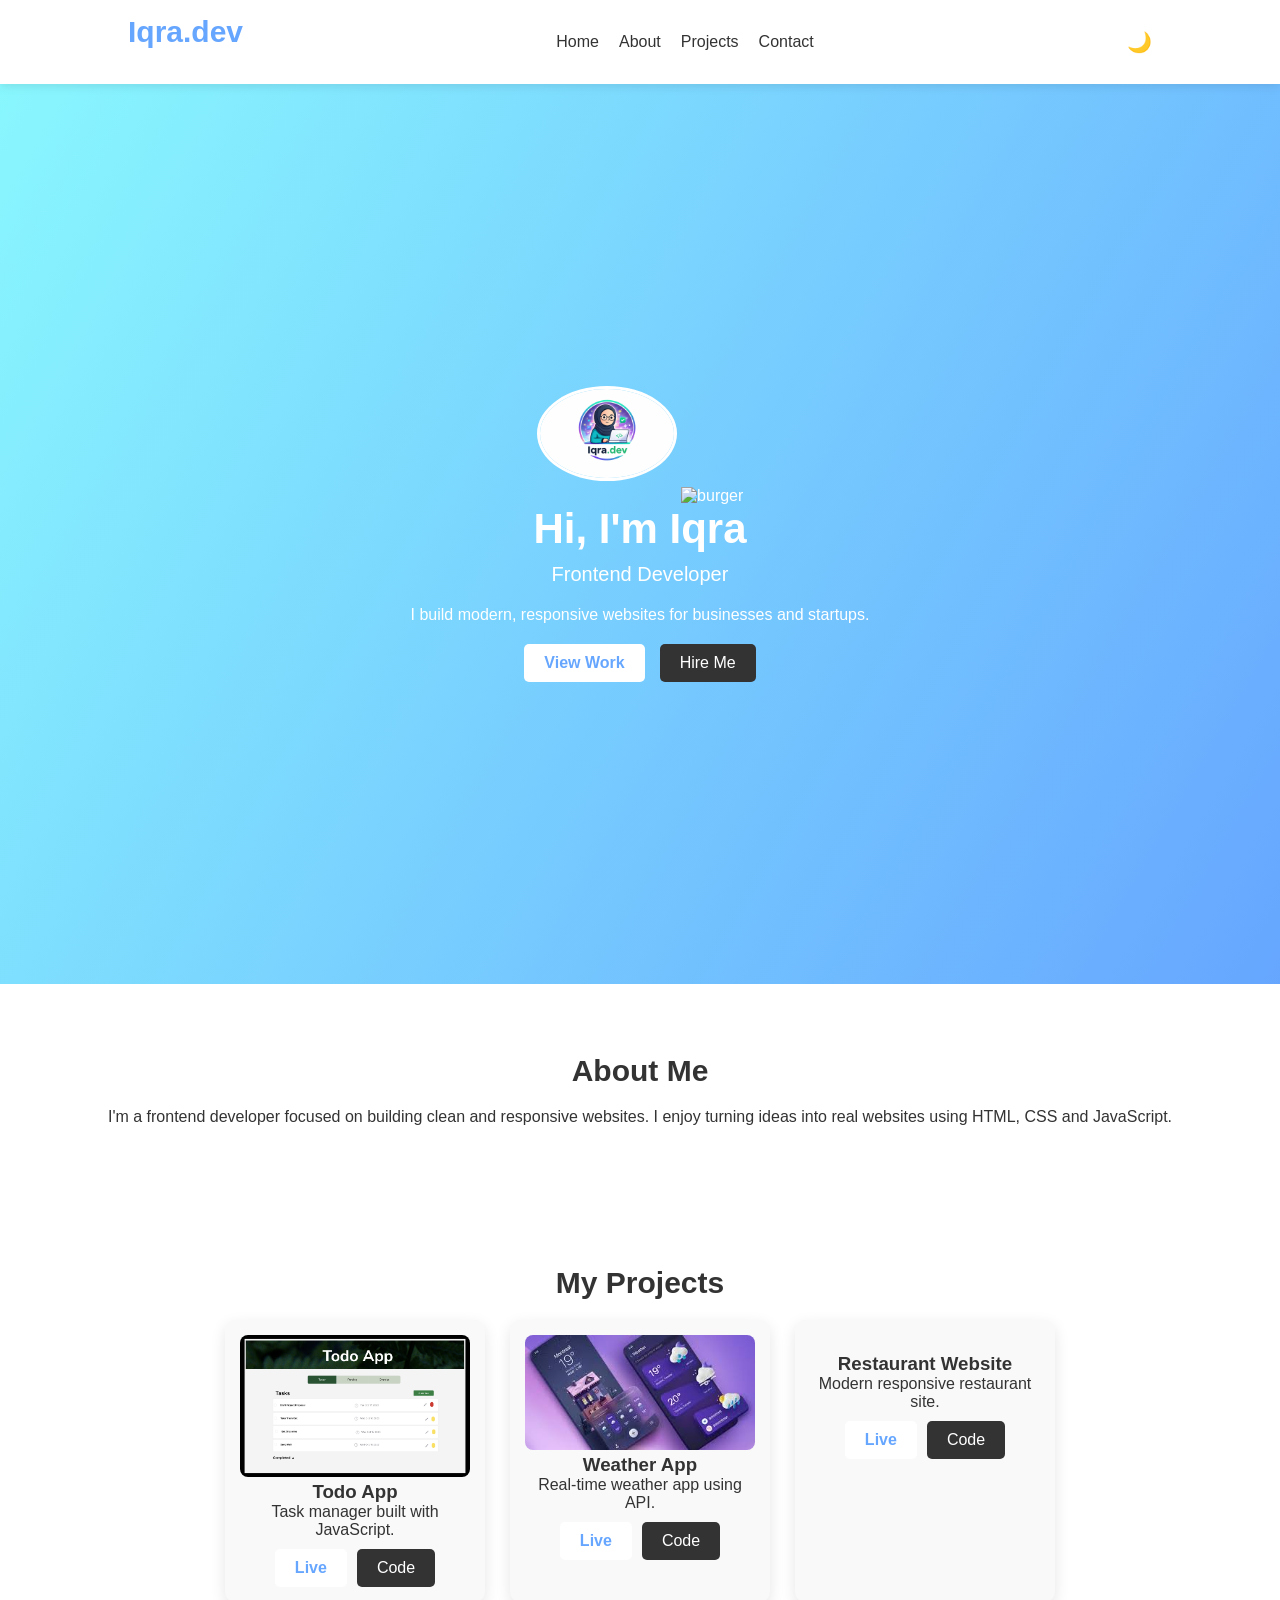
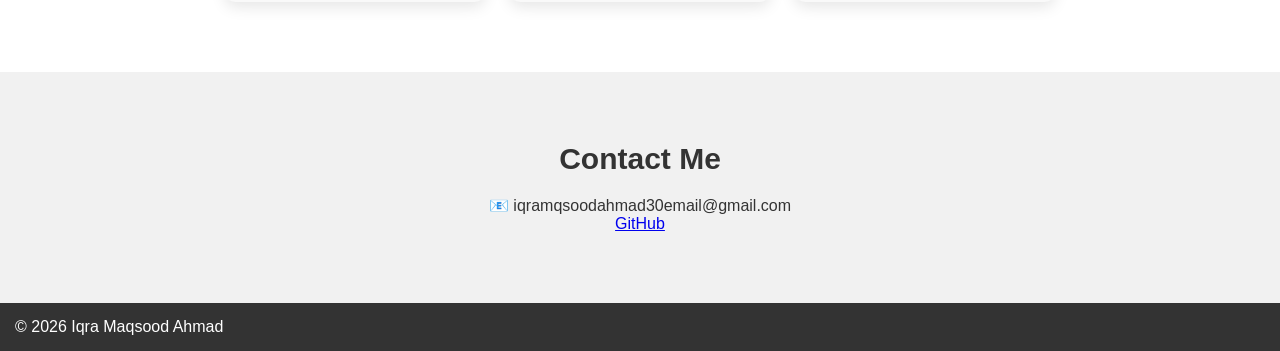
==== commit b1346559: "Update index.html" ====
--- a/index.html
+++ b/index.html
@@ -3,6 +3,7 @@
 <head>
 <meta charset="UTF-8">
 <meta name="viewport" content="width=device-width, initial-scale=1.0">
+
 <title>Iqra Maqsood Ahmad | Frontend Developer</title>
 
 <link href="https://fonts.googleapis.com/css2?family=Poppins:wght@300;400;600&display=swap" rel="stylesheet">
@@ -29,10 +30,12 @@
 <!-- HERO -->
 <section id="hero">
 
+<div class="hero-image">
 <img src="profile.jpg" class="profile" alt="Iqra">
+<img src="images/burger.png" class="burger" alt="burger">
+</div>
 
 <h1>Hi, I'm Iqra</h1>
-
 <p class="typing">Frontend Developer</p>
 
 <p class="hero-desc">
@@ -54,7 +57,6 @@
 I'm a frontend developer focused on building clean and responsive websites.
 I enjoy turning ideas into real websites using HTML, CSS and JavaScript.
 </p>
-
 </section>
 
 <!-- PROJECTS -->
--- a/style.css
+++ b/style.css
@@ -1,303 +1,176 @@
+*{
+margin:0;
+padding:0;
+box-sizing:border-box;
+font-family:'Poppins', sans-serif;
+}
+
 html{
 scroll-behavior:smooth;
 }
 
-/* RESET */
-
-*{
-margin:0;
-padding:0;
-box-sizing:border-box;
-font-family:Arial, sans-serif;
-}
-
-/* BODY */
-
 body{
 background:#ffffff;
 color:#333;
-line-height:1.6;
 }
 
 /* NAVBAR */
-
 nav{
 display:flex;
 justify-content:space-between;
 align-items:center;
-padding:20px 10%;
+padding:15px 10%;
 background:white;
-box-shadow:0 2px 10px rgba(0,0,0,0.1);
 position:sticky;
 top:0;
-z-index:1000;
+box-shadow:0 2px 10px rgba(0,0,0,0.1);
 }
 
 .logo{
 color:#66a6ff;
-font-size:24px;
 }
 
 nav ul{
 display:flex;
-gap:25px;
+gap:20px;
 list-style:none;
 }
 
 nav a{
 text-decoration:none;
-font-weight:bold;
 color:#333;
+font-weight:500;
 }
 
 #themeToggle{
+border:none;
 background:none;
-border:none;
 font-size:20px;
 cursor:pointer;
 }
 
 /* HERO */
-
 #hero{
 height:100vh;
 display:flex;
 flex-direction:column;
 justify-content:center;
 align-items:center;
+text-align:center;
 background:linear-gradient(120deg,#89f7fe,#66a6ff);
 color:white;
-text-align:center;
 padding:20px;
 }
 
 .profile{
-width:160px;
+width:140px;
 border-radius:50%;
 margin-bottom:20px;
-border:4px solid white;
+border:3px solid white;
 }
 
 #hero h1{
-font-size:40px;
-margin-bottom:10px;
+font-size:42px;
 }
 
-#hero p{
+.typing{
+margin:10px 0;
 font-size:20px;
-margin-bottom:30px;
+}
+
+.hero-desc{
+max-width:500px;
+margin:10px 0 20px;
+}
+
+.hero-buttons{
+display:flex;
+gap:15px;
 }
 
 /* BUTTONS */
-
 .btn{
 background:white;
 color:#66a6ff;
-padding:12px 25px;
+padding:10px 20px;
 border-radius:5px;
 text-decoration:none;
-font-weight:bold;
-transition:0.3s;
+font-weight:600;
 }
 
 .btn:hover{
-background:#f0f0f0;
-cursor:pointer;
+opacity:0.8;
 }
 
 .btn2{
 background:#333;
 color:white;
-padding:12px 25px;
+padding:10px 20px;
 border-radius:5px;
 text-decoration:none;
-font-weight:bold;
 }
 
 .btn2:hover{
 background:#555;
-cursor:pointer;
 }
 
-/* ABOUT */
-
-#about{
-padding:80px 20px;
-background:#f1f1f1;
+/* SECTIONS */
+section{
+padding:70px 20px;
 text-align:center;
 }
 
-#about h2{
-font-size:32px;
+h2{
+font-size:30px;
 margin-bottom:20px;
 }
 
-#about p{
-max-width:700px;
-margin:auto;
-color:#555;
-}
-
-/* SKILLS */
-
-#skills{
-padding:80px 20px;
-text-align:center;
-}
-
-.skills-container{
-display:flex;
-justify-content:center;
-gap:20px;
-flex-wrap:wrap;
-margin-top:30px;
-}
-
-.skill{
-background:#66a6ff;
-color:white;
-padding:10px 20px;
-border-radius:20px;
-font-size:14px;
-}
-
 /* PROJECTS */
-
-#projects{
-padding:80px 20px;
-text-align:center;
-}
-
 .projects-container{
 display:flex;
+flex-wrap:wrap;
 justify-content:center;
-gap:30px;
-flex-wrap:wrap;
-max-width:1100px;
-margin:auto;
-margin-top:40px;
+gap:25px;
 }
 
 .project-card{
 width:260px;
 background:#f9f9f9;
+padding:15px;
 border-radius:10px;
-padding:20px;
+box-shadow:0 5px 15px rgba(0,0,0,0.1);
 transition:0.3s;
-box-shadow:0 5px 20px rgba(0,0,0,0.08);
 }
 
 .project-card:hover{
-transform:translateY(-8px);
-cursor:pointer;
+transform:translateY(-5px);
 }
 
 .project-card img{
 width:100%;
 border-radius:8px;
-margin-bottom:15px;
-}
-
-.project-card h3{
-margin-top:10px;
-font-size:18px;
-}
-
-.project-card p{
-font-size:14px;
-color:#555;
-margin-top:10px;
 }
 
 .project-buttons{
 display:flex;
+justify-content:center;
 gap:10px;
-justify-content:center;
-margin-top:15px;
-}
-
-/* CASE STUDY (CLIENT PROJECT) */
-
-#case-study{
-display:flex;
-flex-direction:column;
-align-items:center;
-justify-content:center;
-padding:60px 20px;
-text-align:center;
-}
-
-#case-study .project-card{
-max-width:500px;
-margin-top:20px;
-padding:25px;
-border-radius:12px;
-box-shadow:0 10px 25px rgba(0,0,0,0.1);
-background:white;
-}
-
-/* SERVICES */
-
-#services{
-padding:80px 20px;
-text-align:center;
-}
-
-/* STATS */
-
-#stats{
-text-align:center;
-padding:60px 20px;
-}
-img {
-  width: 300px;
-  border-radius: 10px;
-}
-.stats-container{
-display:flex;
-justify-content:center;
-flex-wrap:wrap;
-gap:40px;
-margin-top:30px;
-}
-
-.stat{
-background:#111;
-color:white;
-padding:25px 40px;
-border-radius:10px;
-font-size:18px;
-}
-
-.stat h3{
-font-size:30px;
-margin-bottom:5px;
-color:#00adb5;
+margin-top:10px;
 }
 
 /* CONTACT */
-
 #contact{
-padding:80px 20px;
 background:#f1f1f1;
-text-align:center;
-}
-
-#contact h2{
-margin-bottom:20px;
 }
 
 /* FOOTER */
-
 footer{
 background:#333;
 color:white;
-text-align:center;
-padding:20px;
+padding:15px;
 }
 
 /* DARK MODE */
-
 .dark{
 background:#111;
 color:white;
@@ -309,16 +182,4 @@
 
 .dark .project-card{
 background:#333;
-color:white;
 }
-
-/* HEADINGS STYLE */
-
-h2{
-font-size:34px;
-margin-bottom:20px;
-background:linear-gradient(90deg,#66a6ff,#89f7fe);
--webkit-background-clip:text;
--webkit-text-fill-color:transparent;
-font-weight:700;
-}
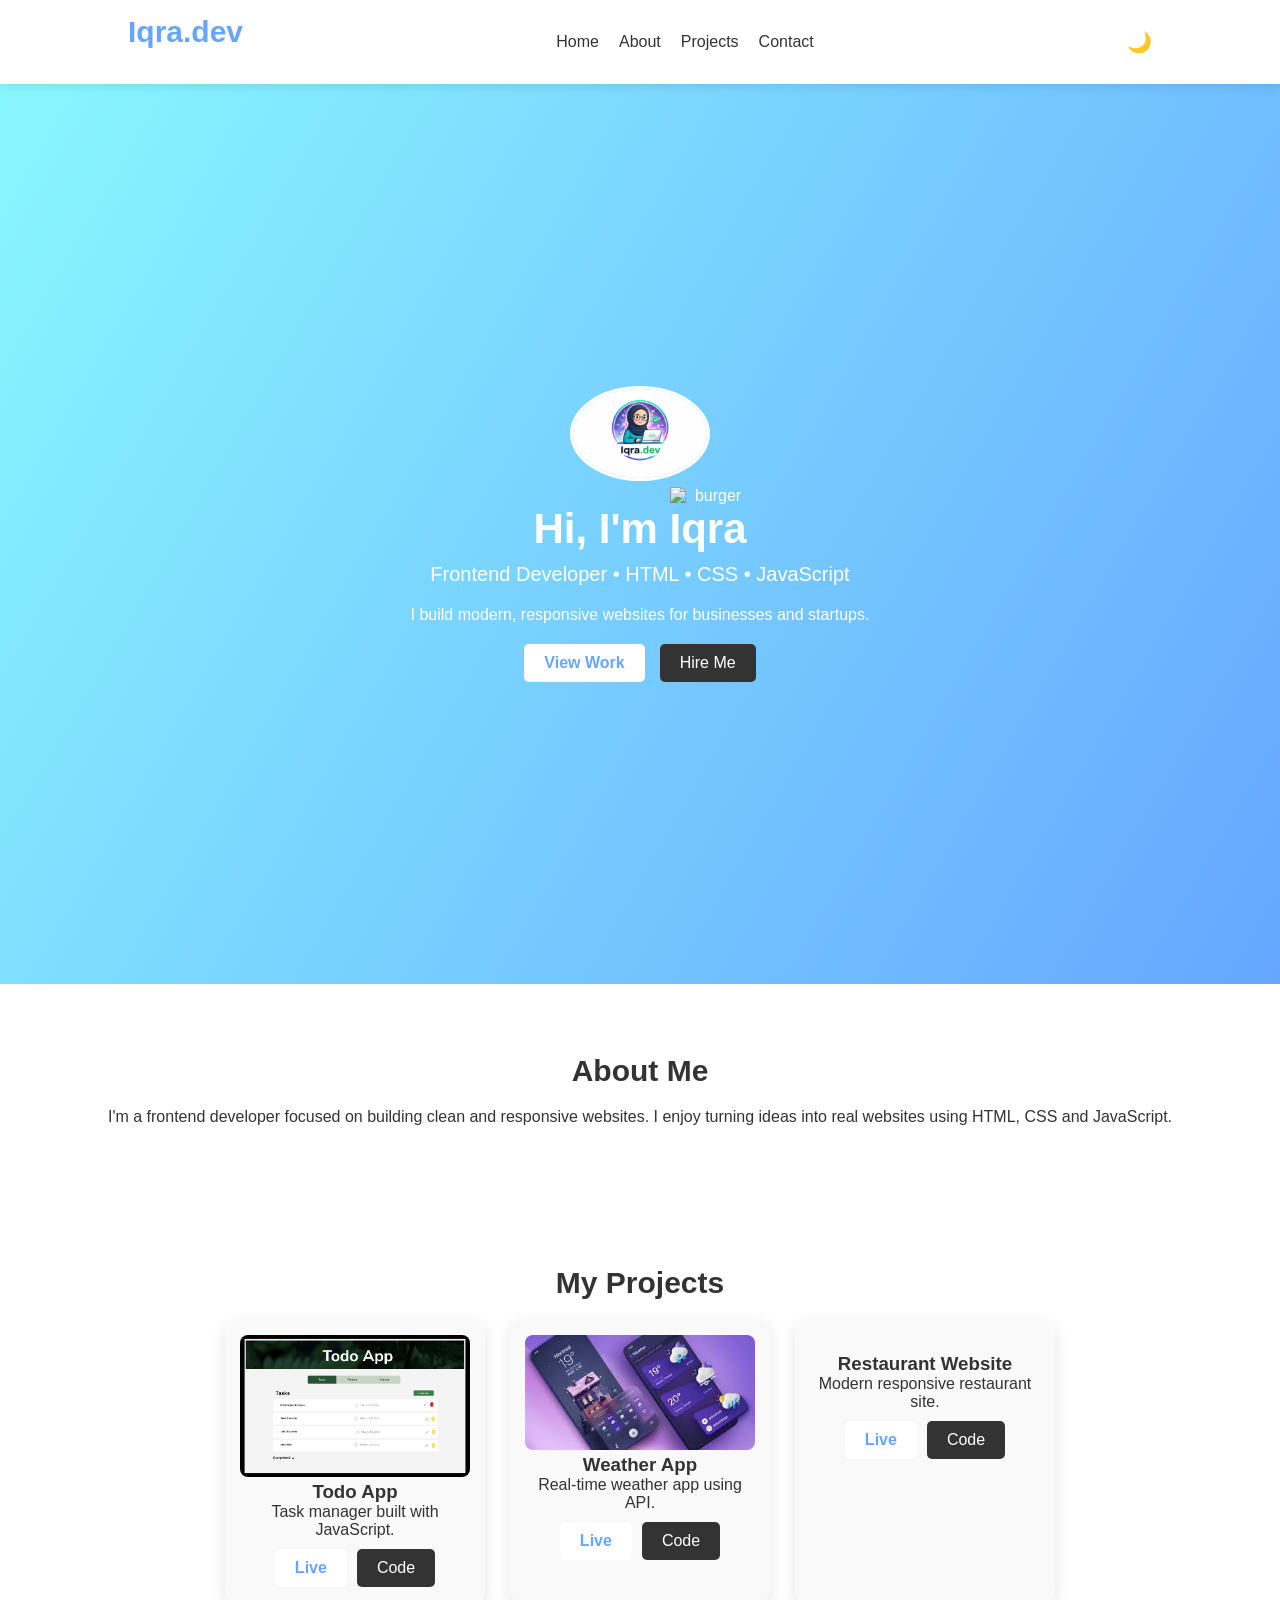
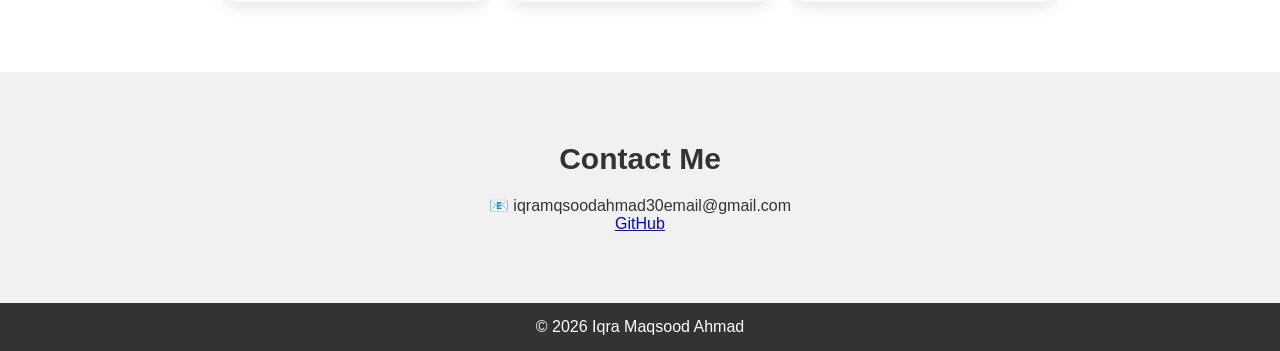
==== commit fd560cf4: "Update index.html" ====
--- a/index.html
+++ b/index.html
@@ -3,12 +3,10 @@
 <head>
 <meta charset="UTF-8">
 <meta name="viewport" content="width=device-width, initial-scale=1.0">
-
 <title>Iqra Maqsood Ahmad | Frontend Developer</title>
 
 <link href="https://fonts.googleapis.com/css2?family=Poppins:wght@300;400;600&display=swap" rel="stylesheet">
 <link rel="stylesheet" href="style.css">
-
 </head>
 
 <body>
@@ -36,7 +34,7 @@
 </div>
 
 <h1>Hi, I'm Iqra</h1>
-<p class="typing">Frontend Developer</p>
+<p class="typing">Frontend Developer • HTML • CSS • JavaScript</p>
 
 <p class="hero-desc">
 I build modern, responsive websites for businesses and startups.
@@ -52,7 +50,6 @@
 <!-- ABOUT -->
 <section id="about">
 <h2>About Me</h2>
-
 <p>
 I'm a frontend developer focused on building clean and responsive websites.
 I enjoy turning ideas into real websites using HTML, CSS and JavaScript.
--- a/style.css
+++ b/style.css
@@ -62,13 +62,26 @@
 padding:20px;
 }
 
+/* IMAGE FIX */
+.hero-image{
+position:relative;
+margin-bottom:20px;
+}
+
 .profile{
 width:140px;
 border-radius:50%;
-margin-bottom:20px;
 border:3px solid white;
 }
 
+.burger{
+position:absolute;
+right:-40px;
+bottom:-20px;
+width:80px;
+}
+
+/* TEXT */
 #hero h1{
 font-size:42px;
 }
@@ -83,12 +96,12 @@
 margin:10px 0 20px;
 }
 
+/* BUTTONS */
 .hero-buttons{
 display:flex;
 gap:15px;
 }
 
-/* BUTTONS */
 .btn{
 background:white;
 color:#66a6ff;
@@ -98,20 +111,12 @@
 font-weight:600;
 }
 
-.btn:hover{
-opacity:0.8;
-}
-
 .btn2{
 background:#333;
 color:white;
 padding:10px 20px;
 border-radius:5px;
 text-decoration:none;
-}
-
-.btn2:hover{
-background:#555;
 }
 
 /* SECTIONS */
@@ -168,6 +173,7 @@
 background:#333;
 color:white;
 padding:15px;
+text-align:center;
 }
 
 /* DARK MODE */
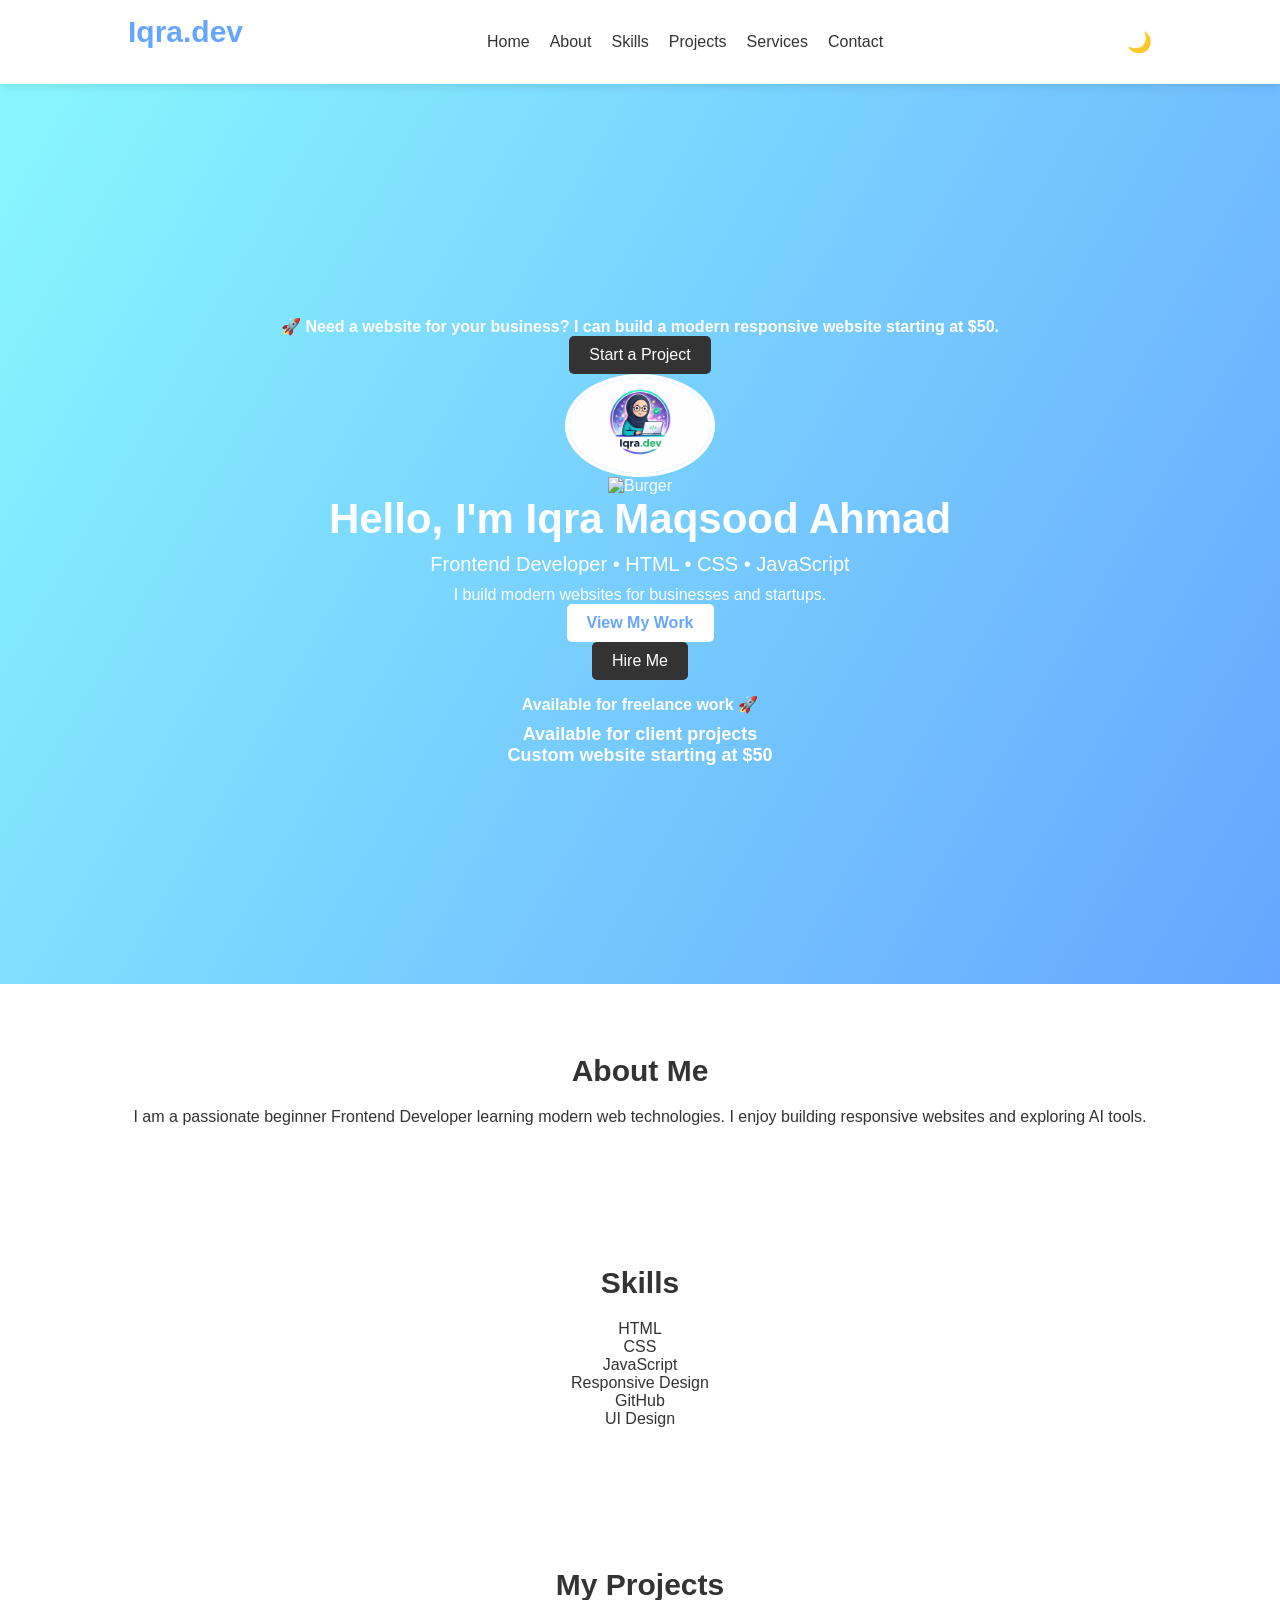
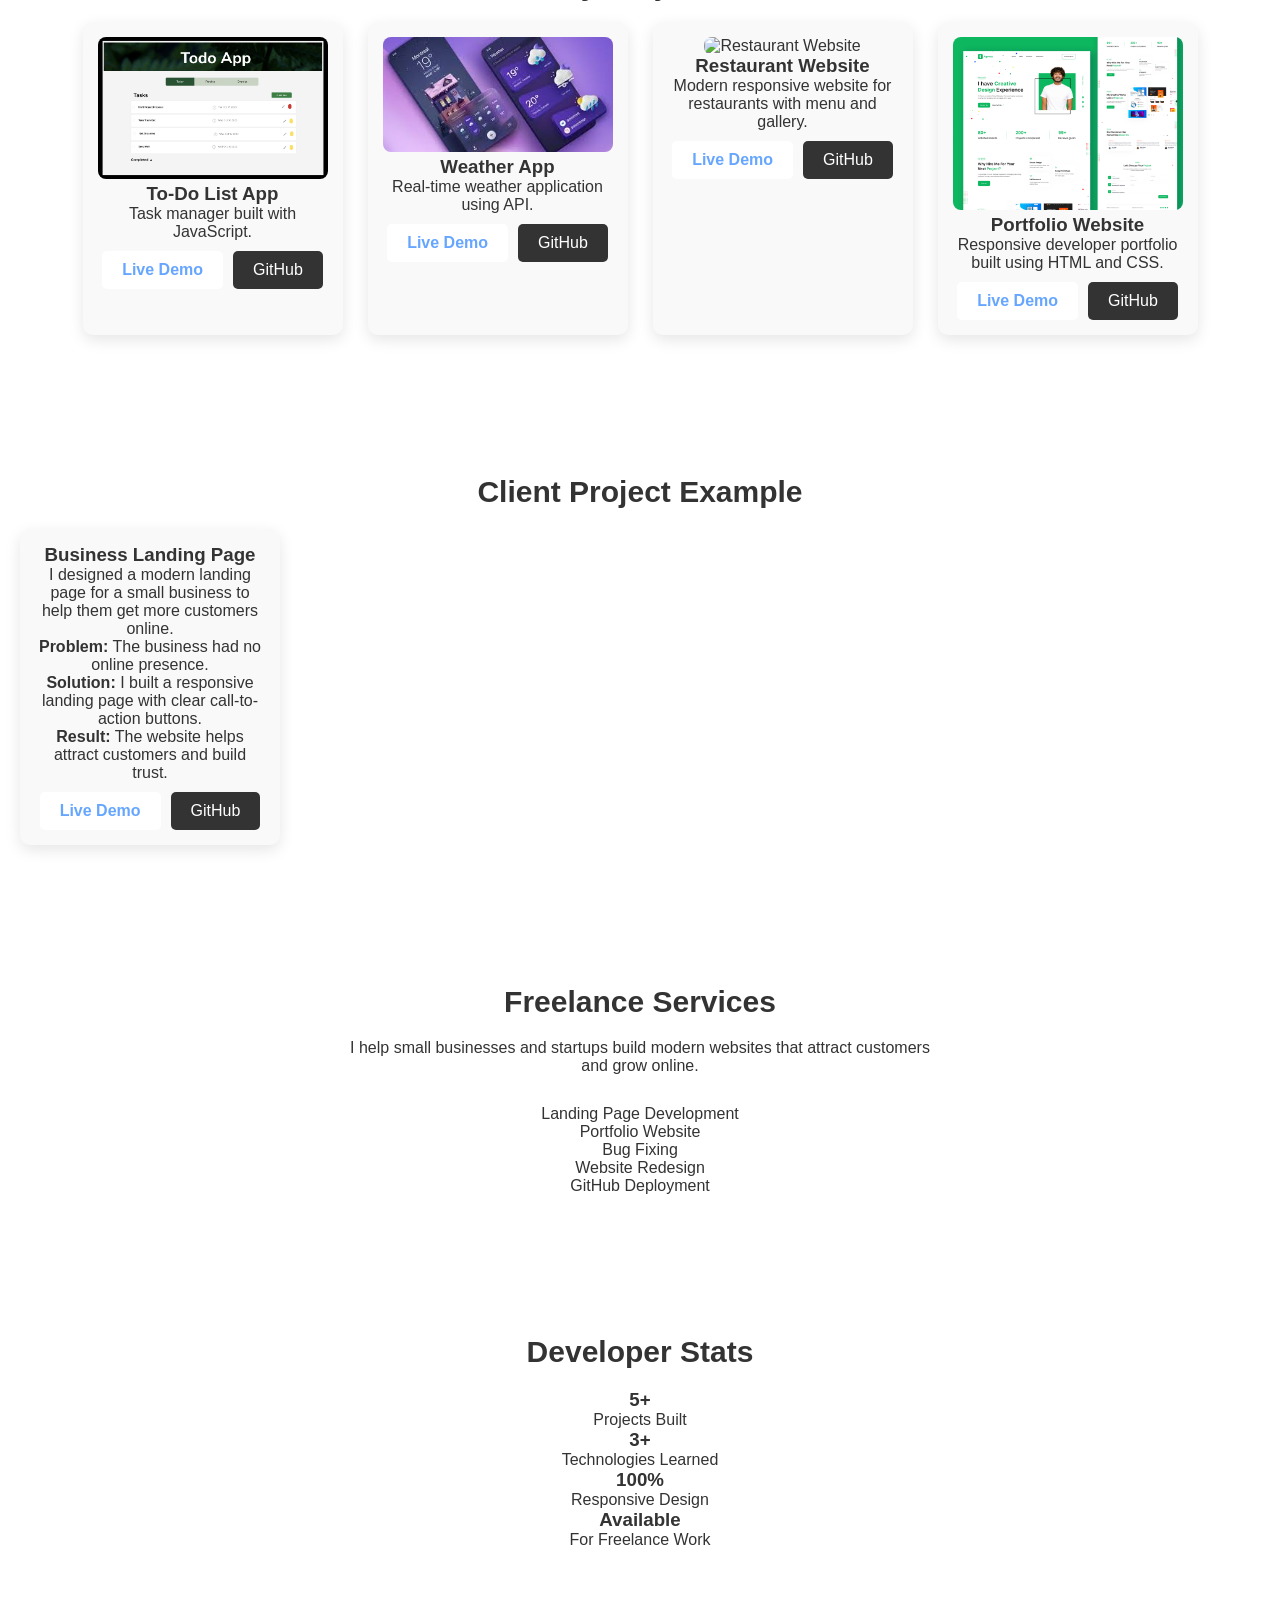
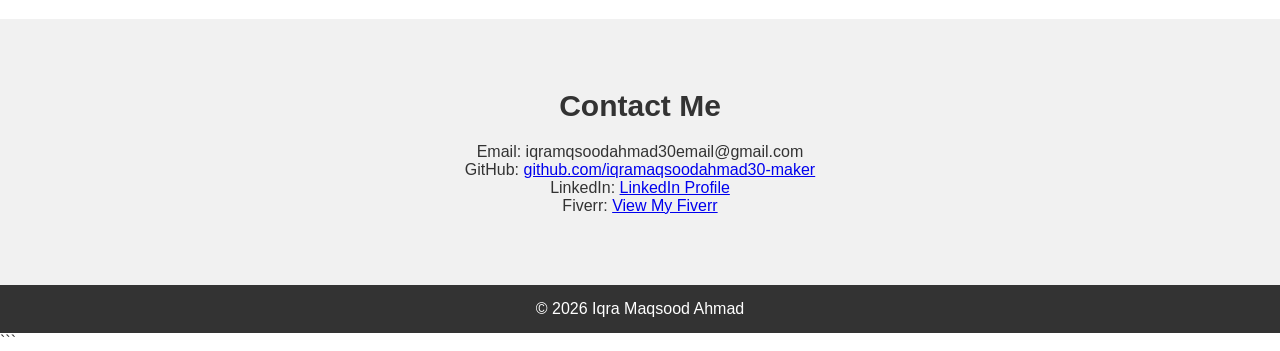
==== commit e2c9e3d6: "Update index.html" ====
--- a/index.html
+++ b/index.html
@@ -1,96 +1,261 @@
+
 <!DOCTYPE html>
 <html lang="en">
+
 <head>
 <meta charset="UTF-8">
 <meta name="viewport" content="width=device-width, initial-scale=1.0">
 <title>Iqra Maqsood Ahmad | Frontend Developer</title>
-
-<link href="https://fonts.googleapis.com/css2?family=Poppins:wght@300;400;600&display=swap" rel="stylesheet">
 <link rel="stylesheet" href="style.css">
 </head>
 
 <body>
 
 <!-- NAVBAR -->
+
 <nav>
+
 <h2 class="logo">Iqra.dev</h2>
 
 <ul>
 <li><a href="#hero">Home</a></li>
 <li><a href="#about">About</a></li>
+<li><a href="#skills">Skills</a></li>
 <li><a href="#projects">Projects</a></li>
+<li><a href="#services">Services</a></li>
 <li><a href="#contact">Contact</a></li>
 </ul>
 
 <button id="themeToggle">🌙</button>
+
 </nav>
 
 <!-- HERO -->
+
 <section id="hero">
 
-<div class="hero-image">
-<img src="profile.jpg" class="profile" alt="Iqra">
-<img src="images/burger.png" class="burger" alt="burger">
-</div>
-
-<h1>Hi, I'm Iqra</h1>
+<p style="margin-top:15px;font-weight:bold;">
+🚀 Need a website for your business? I can build a modern responsive website starting at $50.
+</p>
+
+<a href="mailto:iqramqsoodahmad30email@gmail.com" class="btn2">Start a Project</a>
+
+<img src="profile.jpg" class="profile" alt="Iqra Profile Photo">
+<img src="images/burger.png" alt="Burger">
+<h1>Hello, I'm Iqra Maqsood Ahmad</h1>
+
 <p class="typing">Frontend Developer • HTML • CSS • JavaScript</p>
 
-<p class="hero-desc">
-I build modern, responsive websites for businesses and startups.
-</p>
-
-<div class="hero-buttons">
-<a href="#projects" class="btn">View Work</a>
+<p>I build modern websites for businesses and startups.</p>
+
+<a href="#projects" class="btn">View My Work</a>
 <a href="mailto:iqramqsoodahmad30email@gmail.com" class="btn2">Hire Me</a>
-</div>
+
+<p style="margin-top:15px;font-weight:bold;">
+Available for freelance work 🚀
+</p>
+
+<p style="margin-top:10px;font-size:18px;font-weight:bold;color:#fff;">
+Available for client projects<br>
+Custom website starting at $50
+</p>
 
 </section>
 
 <!-- ABOUT -->
+
 <section id="about">
+
 <h2>About Me</h2>
-<p>
-I'm a frontend developer focused on building clean and responsive websites.
-I enjoy turning ideas into real websites using HTML, CSS and JavaScript.
-</p>
+
+<p>
+I am a passionate beginner Frontend Developer learning modern web technologies.
+I enjoy building responsive websites and exploring AI tools.
+</p>
+
+</section>
+
+<!-- SKILLS -->
+
+<section id="skills">
+
+<h2>Skills</h2>
+
+<div class="skills-container">
+
+<div class="skill">HTML</div>
+<div class="skill">CSS</div>
+<div class="skill">JavaScript</div>
+<div class="skill">Responsive Design</div>
+<div class="skill">GitHub</div>
+<div class="skill">UI Design</div>
+
+</div>
+
 </section>
 
 <!-- PROJECTS -->
+
 <section id="projects">
 
 <h2>My Projects</h2>
 
 <div class="projects-container">
 
-<div class="project-card">
-<img src="todo.png" alt="">
-<h3>Todo App</h3>
+<!-- TODO APP -->
+
+<div class="project-card">
+<img src="todo.png" alt="Todo App Screenshot">
+
+<h3>To-Do List App</h3>
+
 <p>Task manager built with JavaScript.</p>
-<div class="project-buttons">
-<a href="https://iqramaqsoodahmad30-maker.github.io/todo-app/" class="btn" target="_blank">Live</a>
-<a href="https://github.com/iqramaqsoodahmad30-maker/todo-app" class="btn2" target="_blank">Code</a>
-</div>
-</div>
-
-<div class="project-card">
-<img src="weather.png" alt="">
+
+<div class="project-buttons">
+<a href="https://iqramaqsoodahmad30-maker.github.io/todo-app/" class="btn" target="_blank">Live Demo</a>
+<a href="https://github.com/iqramaqsoodahmad30-maker/todo-app" class="btn2" target="_blank">GitHub</a>
+</div>
+
+</div>
+
+<!-- WEATHER APP -->
+
+<div class="project-card">
+
+<img src="weather.png" alt="Weather App Screenshot">
+
 <h3>Weather App</h3>
-<p>Real-time weather app using API.</p>
-<div class="project-buttons">
-<a href="https://iqramaqsoodahmad30-maker.github.io/weather-app/" class="btn" target="_blank">Live</a>
-<a href="https://github.com/iqramaqsoodahmad30-maker/weather-app" class="btn2" target="_blank">Code</a>
-</div>
-</div>
-
-<div class="project-card">
-<img src="restaurant.png" alt="">
+
+<p>Real-time weather application using API.</p>
+
+<div class="project-buttons">
+<a href="https://iqramaqsoodahmad30-maker.github.io/weather-app/" class="btn" target="_blank">Live Demo</a>
+<a href="https://github.com/iqramaqsoodahmad30-maker/weather-app" class="btn2" target="_blank">GitHub</a>
+</div>
+
+</div>
+
+<!-- RESTAURANT WEBSITE (NEW PROJECT) -->
+
+<div class="project-card">
+
+<img src="restaurant.png" alt="Restaurant Website">
+
 <h3>Restaurant Website</h3>
-<p>Modern responsive restaurant site.</p>
-<div class="project-buttons">
-<a href="https://iqramaqsoodahmad30-maker.github.io/restaurant-website/" class="btn" target="_blank">Live</a>
-<a href="https://github.com/iqramaqsoodahmad30-maker/restaurant-website" class="btn2" target="_blank">Code</a>
-</div>
+
+<p>Modern responsive website for restaurants with menu and gallery.</p>
+
+<div class="project-buttons">
+<a href="https://iqramaqsoodahmad30-maker.github.io/restaurant-website/" class="btn" target="_blank">Live Demo</a>
+<a href="https://github.com/iqramaqsoodahmad30-maker/restaurant-website" class="btn2" target="_blank">GitHub</a>
+</div>
+
+</div>
+
+<!-- PORTFOLIO -->
+
+<div class="project-card">
+
+<img src="portfolio.png" alt="Portfolio Screenshot">
+
+<h3>Portfolio Website</h3>
+
+<p>Responsive developer portfolio built using HTML and CSS.</p>
+
+<div class="project-buttons">
+<a href="https://iqramaqsoodahmad30-maker.github.io/MyPortfolio/" class="btn" target="_blank">Live Demo</a>
+<a href="https://github.com/iqramaqsoodahmad30-maker/MyPortfolio" class="btn2" target="_blank">GitHub</a>
+</div>
+
+</div>
+
+
+</div>
+
+</div>
+
+</section>
+
+<!-- CLIENT CASE STUDY -->
+
+<section id="case-study">
+
+<h2>Client Project Example</h2>
+
+<div class="project-card">
+
+<h3>Business Landing Page</h3>
+
+<p>
+I designed a modern landing page for a small business to help them get more customers online.
+</p>
+
+<p><strong>Problem:</strong> The business had no online presence.</p>
+
+<p><strong>Solution:</strong> I built a responsive landing page with clear call-to-action buttons.</p>
+
+<p><strong>Result:</strong> The website helps attract customers and build trust.</p>
+
+<div class="project-buttons">
+
+<a href="https://iqramaqsoodahmad30-maker.github.io/business-landing-page/" class="btn" target="_blank">Live Demo</a>
+
+<a href="https://github.com/iqramaqsoodahmad30-maker/business-landing-page" class="btn2" target="_blank">GitHub</a>
+
+</div>
+
+</div>
+
+</section>
+
+<!-- SERVICES -->
+
+<section id="services">
+
+<h2>Freelance Services</h2>
+
+<p style="max-width:600px;margin:auto;margin-bottom:30px;">
+I help small businesses and startups build modern websites that attract customers and grow online.
+</p>
+
+<div class="skills-container">
+
+<div class="skill">Landing Page Development</div>
+<div class="skill">Portfolio Website</div>
+<div class="skill">Bug Fixing</div>
+<div class="skill">Website Redesign</div>
+<div class="skill">GitHub Deployment</div>
+
+</div>
+
+</section>
+
+<!-- STATS -->
+
+<section id="stats">
+
+<h2>Developer Stats</h2>
+
+<div class="stats-container">
+
+<div class="stat">
+<h3>5+</h3>
+<p>Projects Built</p>
+</div>
+
+<div class="stat">
+<h3>3+</h3>
+<p>Technologies Learned</p>
+</div>
+
+<div class="stat">
+<h3>100%</h3>
+<p>Responsive Design</p>
+</div>
+
+<div class="stat">
+<h3>Available</h3>
+<p>For Freelance Work</p>
 </div>
 
 </div>
@@ -98,25 +263,52 @@
 </section>
 
 <!-- CONTACT -->
+
 <section id="contact">
+
 <h2>Contact Me</h2>
 
-<p>📧 iqramqsoodahmad30email@gmail.com</p>
-
-<p>
-<a href="https://github.com/iqramaqsoodahmad30-maker" target="_blank">GitHub</a>
+<p>Email: iqramqsoodahmad30email@gmail.com</p>
+
+<p>
+GitHub:
+<a href="https://github.com/iqramaqsoodahmad30-maker" target="_blank">
+github.com/iqramaqsoodahmad30-maker
+</a>
+</p>
+
+<p>
+LinkedIn:
+<a href="https://www.linkedin.com/in/iqra-maqsood-ahmad-4064763b5" target="_blank">
+LinkedIn Profile
+</a>
+</p>
+
+<p>
+Fiverr:
+<a href="https://www.fiverr.com/yourusername" target="_blank">
+View My Fiverr
+</a>
 </p>
 
 </section>
 
 <footer>
+
 <p>© 2026 Iqra Maqsood Ahmad</p>
+
 </footer>
 
 <script>
+
 const toggle = document.getElementById("themeToggle");
-toggle.onclick = () => document.body.classList.toggle("dark");
+
+toggle.onclick = function(){
+document.body.classList.toggle("dark");
+}
+
 </script>
 
 </body>
 </html>
+```
--- a/style.css
+++ b/style.css
@@ -62,23 +62,29 @@
 padding:20px;
 }
 
-/* IMAGE FIX */
+/* IMAGE ALIGN FIX */
 .hero-image{
 position:relative;
+display:flex;
+justify-content:center;
+align-items:center;
 margin-bottom:20px;
 }
 
 .profile{
-width:140px;
+width:150px;
 border-radius:50%;
-border:3px solid white;
+border:4px solid white;
+z-index:2;
 }
 
+/* PERFECT BURGER ALIGNMENT */
 .burger{
 position:absolute;
-right:-40px;
-bottom:-20px;
-width:80px;
+width:75px;
+top:50%;
+right:-25px;
+transform:translateY(-50%);
 }
 
 /* TEXT */
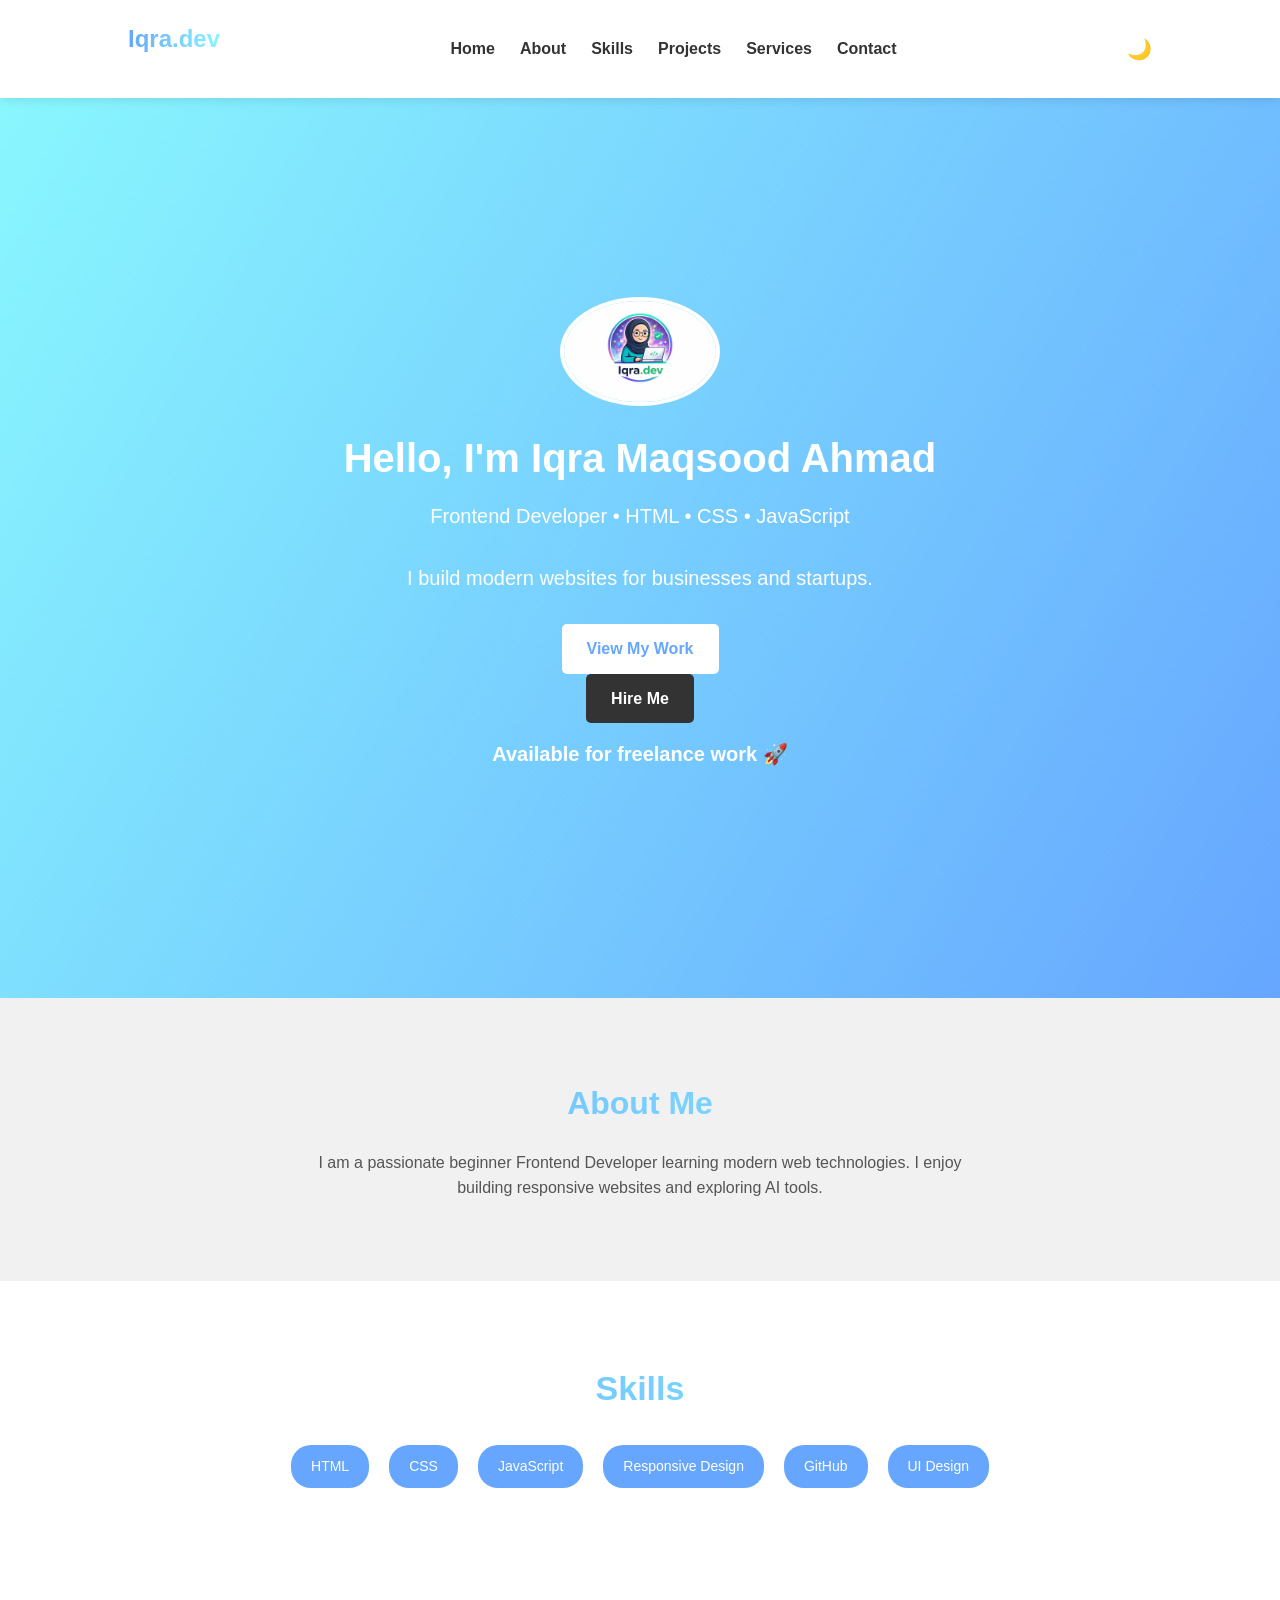
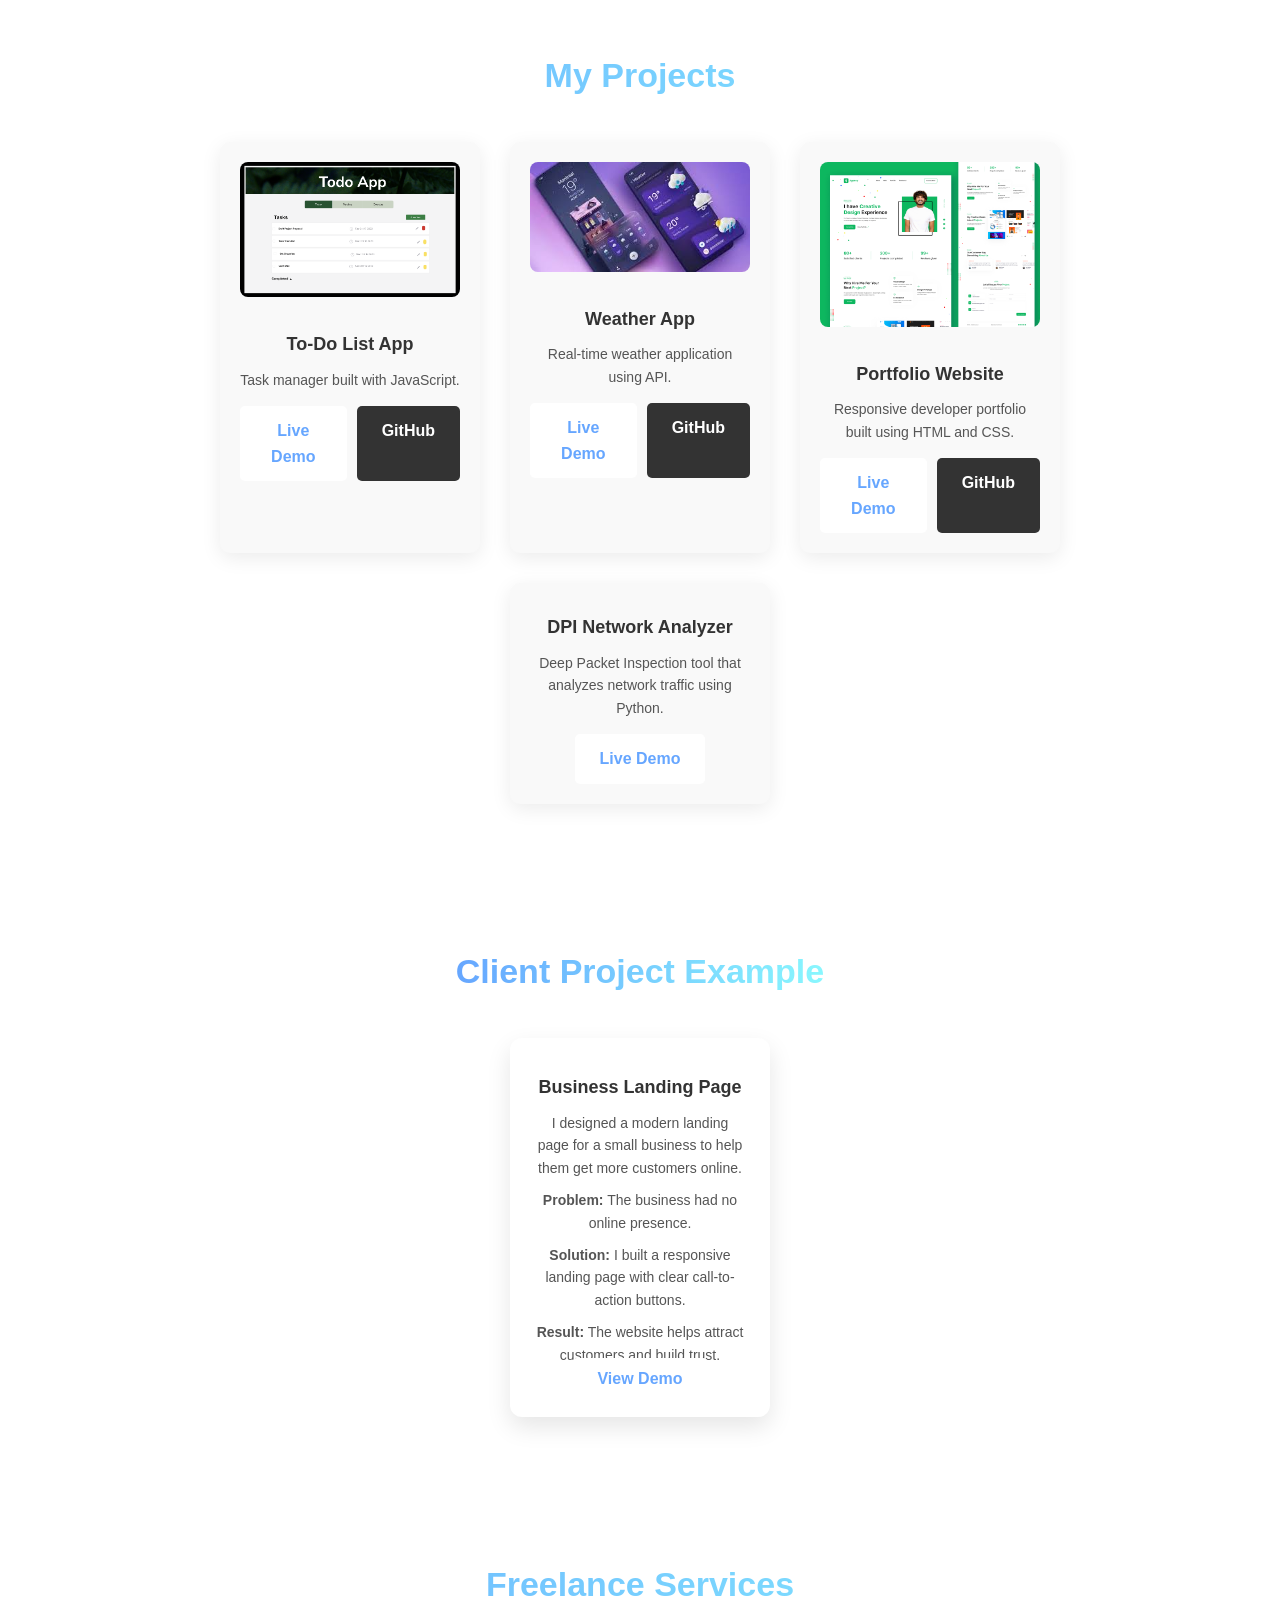
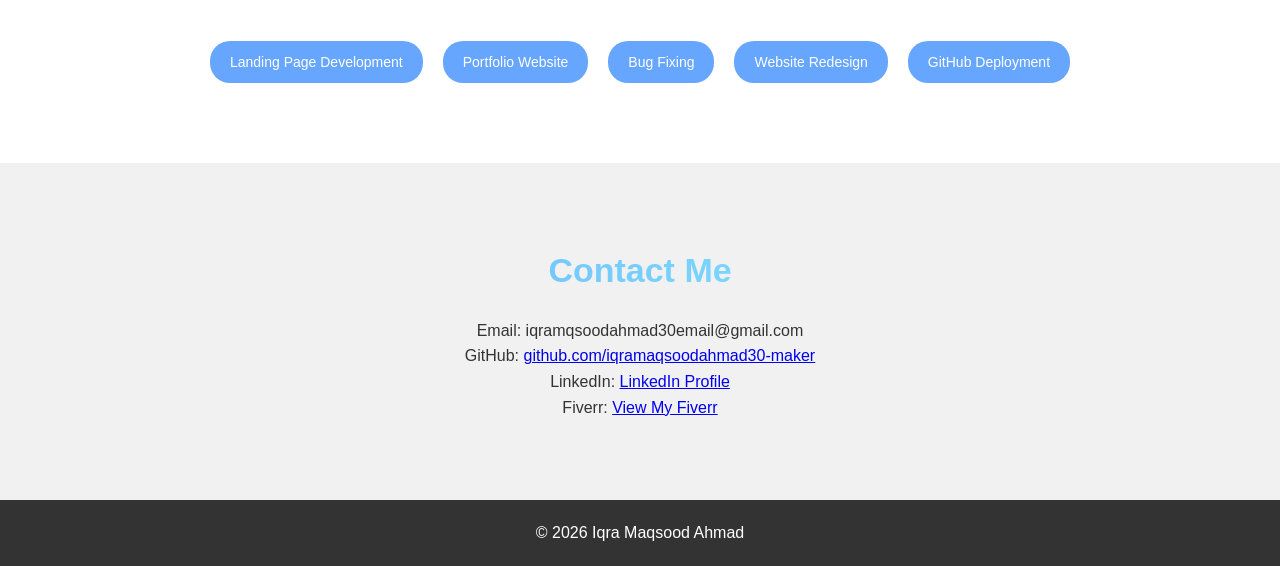
==== commit a68c61c0: "Update index.html" ====
--- a/index.html
+++ b/index.html
@@ -1,4 +1,3 @@
-
 <!DOCTYPE html>
 <html lang="en">
 
@@ -11,10 +10,7 @@
 
 <body>
 
-<!-- NAVBAR -->
-
 <nav>
-
 <h2 class="logo">Iqra.dev</h2>
 
 <ul>
@@ -27,21 +23,12 @@
 </ul>
 
 <button id="themeToggle">🌙</button>
-
 </nav>
 
-<!-- HERO -->
-
 <section id="hero">
 
-<p style="margin-top:15px;font-weight:bold;">
-🚀 Need a website for your business? I can build a modern responsive website starting at $50.
-</p>
-
-<a href="mailto:iqramqsoodahmad30email@gmail.com" class="btn2">Start a Project</a>
-
-<img src="profile.jpg" class="profile" alt="Iqra Profile Photo">
-<img src="images/burger.png" alt="Burger">
+<img src="profile.jpg" class="profile" alt="Iqra Profile Photo" loading="lazy">
+
 <h1>Hello, I'm Iqra Maqsood Ahmad</h1>
 
 <p class="typing">Frontend Developer • HTML • CSS • JavaScript</p>
@@ -55,14 +42,7 @@
 Available for freelance work 🚀
 </p>
 
-<p style="margin-top:10px;font-size:18px;font-weight:bold;color:#fff;">
-Available for client projects<br>
-Custom website starting at $50
-</p>
-
-</section>
-
-<!-- ABOUT -->
+</section>
 
 <section id="about">
 
@@ -74,8 +54,6 @@
 </p>
 
 </section>
-
-<!-- SKILLS -->
 
 <section id="skills">
 
@@ -94,89 +72,57 @@
 
 </section>
 
-<!-- PROJECTS -->
-
 <section id="projects">
 
 <h2>My Projects</h2>
 
 <div class="projects-container">
 
-<!-- TODO APP -->
-
-<div class="project-card">
-<img src="todo.png" alt="Todo App Screenshot">
-
+<div class="project-card">
+<img src="todo.png" alt="Todo App Screenshot" loading="lazy">
 <h3>To-Do List App</h3>
-
 <p>Task manager built with JavaScript.</p>
 
 <div class="project-buttons">
 <a href="https://iqramaqsoodahmad30-maker.github.io/todo-app/" class="btn" target="_blank">Live Demo</a>
 <a href="https://github.com/iqramaqsoodahmad30-maker/todo-app" class="btn2" target="_blank">GitHub</a>
 </div>
-
-</div>
-
-<!-- WEATHER APP -->
-
-<div class="project-card">
-
-<img src="weather.png" alt="Weather App Screenshot">
-
+</div>
+
+<div class="project-card">
+<img src="weather.png" alt="Weather App Screenshot" loading="lazy">
 <h3>Weather App</h3>
-
 <p>Real-time weather application using API.</p>
 
 <div class="project-buttons">
 <a href="https://iqramaqsoodahmad30-maker.github.io/weather-app/" class="btn" target="_blank">Live Demo</a>
 <a href="https://github.com/iqramaqsoodahmad30-maker/weather-app" class="btn2" target="_blank">GitHub</a>
 </div>
-
-</div>
-
-<!-- RESTAURANT WEBSITE (NEW PROJECT) -->
-
-<div class="project-card">
-
-<img src="restaurant.png" alt="Restaurant Website">
-
-<h3>Restaurant Website</h3>
-
-<p>Modern responsive website for restaurants with menu and gallery.</p>
-
-<div class="project-buttons">
-<a href="https://iqramaqsoodahmad30-maker.github.io/restaurant-website/" class="btn" target="_blank">Live Demo</a>
-<a href="https://github.com/iqramaqsoodahmad30-maker/restaurant-website" class="btn2" target="_blank">GitHub</a>
-</div>
-
-</div>
-
-<!-- PORTFOLIO -->
-
-<div class="project-card">
-
-<img src="portfolio.png" alt="Portfolio Screenshot">
-
+</div>
+
+<div class="project-card">
+<img src="portfolio.png" alt="Portfolio Website Screenshot" loading="lazy">
 <h3>Portfolio Website</h3>
-
 <p>Responsive developer portfolio built using HTML and CSS.</p>
 
 <div class="project-buttons">
 <a href="https://iqramaqsoodahmad30-maker.github.io/MyPortfolio/" class="btn" target="_blank">Live Demo</a>
 <a href="https://github.com/iqramaqsoodahmad30-maker/MyPortfolio" class="btn2" target="_blank">GitHub</a>
 </div>
-
-</div>
-
-
-</div>
-
-</div>
-
-</section>
-
-<!-- CLIENT CASE STUDY -->
+</div>
+
+<div class="project-card">
+<h3>DPI Network Analyzer</h3>
+<p>Deep Packet Inspection tool that analyzes network traffic using Python.</p>
+
+<div class="project-buttons">
+<a href="https://iqramaqsoodahmad30-maker.github.io/python-dpi-network-analyzer/" class="btn" target="_blank">Live Demo</a>
+</div>
+</div>
+
+</div>
+
+</section>
 
 <section id="case-study">
 
@@ -196,27 +142,15 @@
 
 <p><strong>Result:</strong> The website helps attract customers and build trust.</p>
 
-<div class="project-buttons">
-
-<a href="https://iqramaqsoodahmad30-maker.github.io/business-landing-page/" class="btn" target="_blank">Live Demo</a>
-
-<a href="https://github.com/iqramaqsoodahmad30-maker/business-landing-page" class="btn2" target="_blank">GitHub</a>
-
-</div>
-
-</div>
-
-</section>
-
-<!-- SERVICES -->
+<a href="#" class="btn">View Demo</a>
+
+</div>
+
+</section>
 
 <section id="services">
 
 <h2>Freelance Services</h2>
-
-<p style="max-width:600px;margin:auto;margin-bottom:30px;">
-I help small businesses and startups build modern websites that attract customers and grow online.
-</p>
 
 <div class="skills-container">
 
@@ -230,40 +164,6 @@
 
 </section>
 
-<!-- STATS -->
-
-<section id="stats">
-
-<h2>Developer Stats</h2>
-
-<div class="stats-container">
-
-<div class="stat">
-<h3>5+</h3>
-<p>Projects Built</p>
-</div>
-
-<div class="stat">
-<h3>3+</h3>
-<p>Technologies Learned</p>
-</div>
-
-<div class="stat">
-<h3>100%</h3>
-<p>Responsive Design</p>
-</div>
-
-<div class="stat">
-<h3>Available</h3>
-<p>For Freelance Work</p>
-</div>
-
-</div>
-
-</section>
-
-<!-- CONTACT -->
-
 <section id="contact">
 
 <h2>Contact Me</h2>
@@ -294,9 +194,7 @@
 </section>
 
 <footer>
-
 <p>© 2026 Iqra Maqsood Ahmad</p>
-
 </footer>
 
 <script>
@@ -311,4 +209,3 @@
 
 </body>
 </html>
-```
--- a/style.css
+++ b/style.css
@@ -1,188 +1,303 @@
+html{
+scroll-behavior:smooth;
+}
+
+/* RESET */
+
 *{
 margin:0;
 padding:0;
 box-sizing:border-box;
-font-family:'Poppins', sans-serif;
-}
-
-html{
-scroll-behavior:smooth;
-}
+font-family:Arial, sans-serif;
+}
+
+/* BODY */
 
 body{
 background:#ffffff;
 color:#333;
+line-height:1.6;
 }
 
 /* NAVBAR */
+
 nav{
 display:flex;
 justify-content:space-between;
 align-items:center;
-padding:15px 10%;
+padding:20px 10%;
 background:white;
+box-shadow:0 2px 10px rgba(0,0,0,0.1);
 position:sticky;
 top:0;
-box-shadow:0 2px 10px rgba(0,0,0,0.1);
+z-index:1000;
 }
 
 .logo{
 color:#66a6ff;
+font-size:24px;
 }
 
 nav ul{
 display:flex;
-gap:20px;
+gap:25px;
 list-style:none;
 }
 
 nav a{
 text-decoration:none;
+font-weight:bold;
 color:#333;
-font-weight:500;
 }
 
 #themeToggle{
+background:none;
 border:none;
-background:none;
 font-size:20px;
 cursor:pointer;
 }
 
 /* HERO */
+
 #hero{
 height:100vh;
 display:flex;
 flex-direction:column;
 justify-content:center;
 align-items:center;
-text-align:center;
 background:linear-gradient(120deg,#89f7fe,#66a6ff);
 color:white;
+text-align:center;
 padding:20px;
 }
 
-/* IMAGE ALIGN FIX */
-.hero-image{
-position:relative;
-display:flex;
-justify-content:center;
-align-items:center;
+.profile{
+width:160px;
+border-radius:50%;
 margin-bottom:20px;
-}
-
-.profile{
-width:150px;
-border-radius:50%;
 border:4px solid white;
-z-index:2;
-}
-
-/* PERFECT BURGER ALIGNMENT */
-.burger{
-position:absolute;
-width:75px;
-top:50%;
-right:-25px;
-transform:translateY(-50%);
-}
-
-/* TEXT */
+}
+
 #hero h1{
-font-size:42px;
-}
-
-.typing{
-margin:10px 0;
+font-size:40px;
+margin-bottom:10px;
+}
+
+#hero p{
 font-size:20px;
-}
-
-.hero-desc{
-max-width:500px;
-margin:10px 0 20px;
+margin-bottom:30px;
 }
 
 /* BUTTONS */
-.hero-buttons{
-display:flex;
-gap:15px;
-}
 
 .btn{
 background:white;
 color:#66a6ff;
-padding:10px 20px;
+padding:12px 25px;
 border-radius:5px;
 text-decoration:none;
-font-weight:600;
+font-weight:bold;
+transition:0.3s;
+}
+
+.btn:hover{
+background:#f0f0f0;
+cursor:pointer;
 }
 
 .btn2{
 background:#333;
 color:white;
-padding:10px 20px;
+padding:12px 25px;
 border-radius:5px;
 text-decoration:none;
-}
-
-/* SECTIONS */
-section{
-padding:70px 20px;
-text-align:center;
-}
-
-h2{
-font-size:30px;
+font-weight:bold;
+}
+
+.btn2:hover{
+background:#555;
+cursor:pointer;
+}
+
+/* ABOUT */
+
+#about{
+padding:80px 20px;
+background:#f1f1f1;
+text-align:center;
+}
+
+#about h2{
+font-size:32px;
 margin-bottom:20px;
 }
 
+#about p{
+max-width:700px;
+margin:auto;
+color:#555;
+}
+
+/* SKILLS */
+
+#skills{
+padding:80px 20px;
+text-align:center;
+}
+
+.skills-container{
+display:flex;
+justify-content:center;
+gap:20px;
+flex-wrap:wrap;
+margin-top:30px;
+}
+
+.skill{
+background:#66a6ff;
+color:white;
+padding:10px 20px;
+border-radius:20px;
+font-size:14px;
+}
+
 /* PROJECTS */
+
+#projects{
+padding:80px 20px;
+text-align:center;
+}
+
 .projects-container{
 display:flex;
+justify-content:center;
+gap:30px;
 flex-wrap:wrap;
-justify-content:center;
-gap:25px;
+max-width:1100px;
+margin:auto;
+margin-top:40px;
 }
 
 .project-card{
 width:260px;
 background:#f9f9f9;
-padding:15px;
 border-radius:10px;
-box-shadow:0 5px 15px rgba(0,0,0,0.1);
+padding:20px;
 transition:0.3s;
+box-shadow:0 5px 20px rgba(0,0,0,0.08);
 }
 
 .project-card:hover{
-transform:translateY(-5px);
+transform:translateY(-8px);
+cursor:pointer;
 }
 
 .project-card img{
 width:100%;
 border-radius:8px;
+margin-bottom:15px;
+}
+
+.project-card h3{
+margin-top:10px;
+font-size:18px;
+}
+
+.project-card p{
+font-size:14px;
+color:#555;
+margin-top:10px;
 }
 
 .project-buttons{
 display:flex;
-justify-content:center;
 gap:10px;
-margin-top:10px;
+justify-content:center;
+margin-top:15px;
+}
+
+/* CASE STUDY (CLIENT PROJECT) */
+
+#case-study{
+display:flex;
+flex-direction:column;
+align-items:center;
+justify-content:center;
+padding:60px 20px;
+text-align:center;
+}
+
+#case-study .project-card{
+max-width:500px;
+margin-top:20px;
+padding:25px;
+border-radius:12px;
+box-shadow:0 10px 25px rgba(0,0,0,0.1);
+background:white;
+}
+
+/* SERVICES */
+
+#services{
+padding:80px 20px;
+text-align:center;
+}
+
+/* STATS */
+
+#stats{
+text-align:center;
+padding:60px 20px;
+}
+img {
+  width: 300px;
+  border-radius: 10px;
+}
+.stats-container{
+display:flex;
+justify-content:center;
+flex-wrap:wrap;
+gap:40px;
+margin-top:30px;
+}
+
+.stat{
+background:#111;
+color:white;
+padding:25px 40px;
+border-radius:10px;
+font-size:18px;
+}
+
+.stat h3{
+font-size:30px;
+margin-bottom:5px;
+color:#00adb5;
 }
 
 /* CONTACT */
+
 #contact{
+padding:80px 20px;
 background:#f1f1f1;
+text-align:center;
+}
+
+#contact h2{
+margin-bottom:20px;
 }
 
 /* FOOTER */
+
 footer{
 background:#333;
 color:white;
-padding:15px;
-text-align:center;
+text-align:center;
+padding:20px;
 }
 
 /* DARK MODE */
+
 .dark{
 background:#111;
 color:white;
@@ -194,4 +309,16 @@
 
 .dark .project-card{
 background:#333;
-}
+color:white;
+}
+
+/* HEADINGS STYLE */
+
+h2{
+font-size:34px;
+margin-bottom:20px;
+background:linear-gradient(90deg,#66a6ff,#89f7fe);
+-webkit-background-clip:text;
+-webkit-text-fill-color:transparent;
+font-weight:700;
+}
